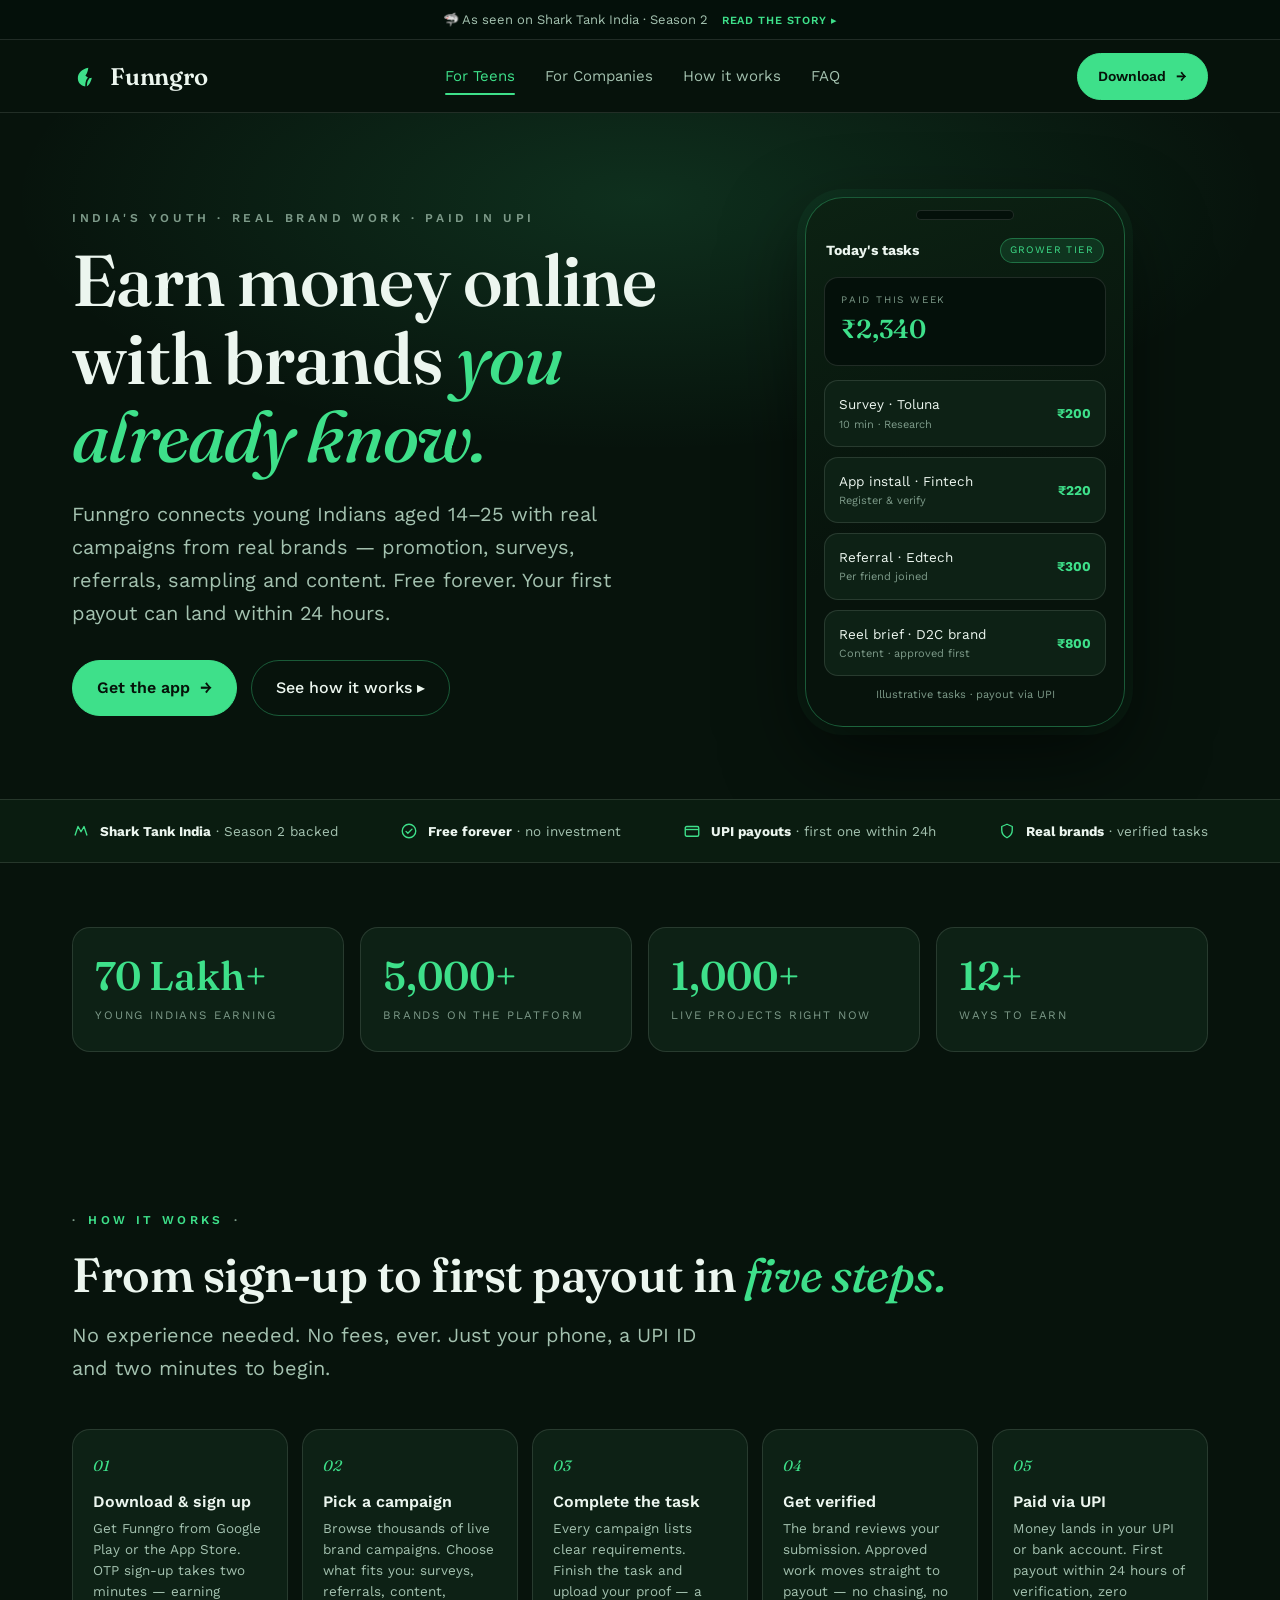
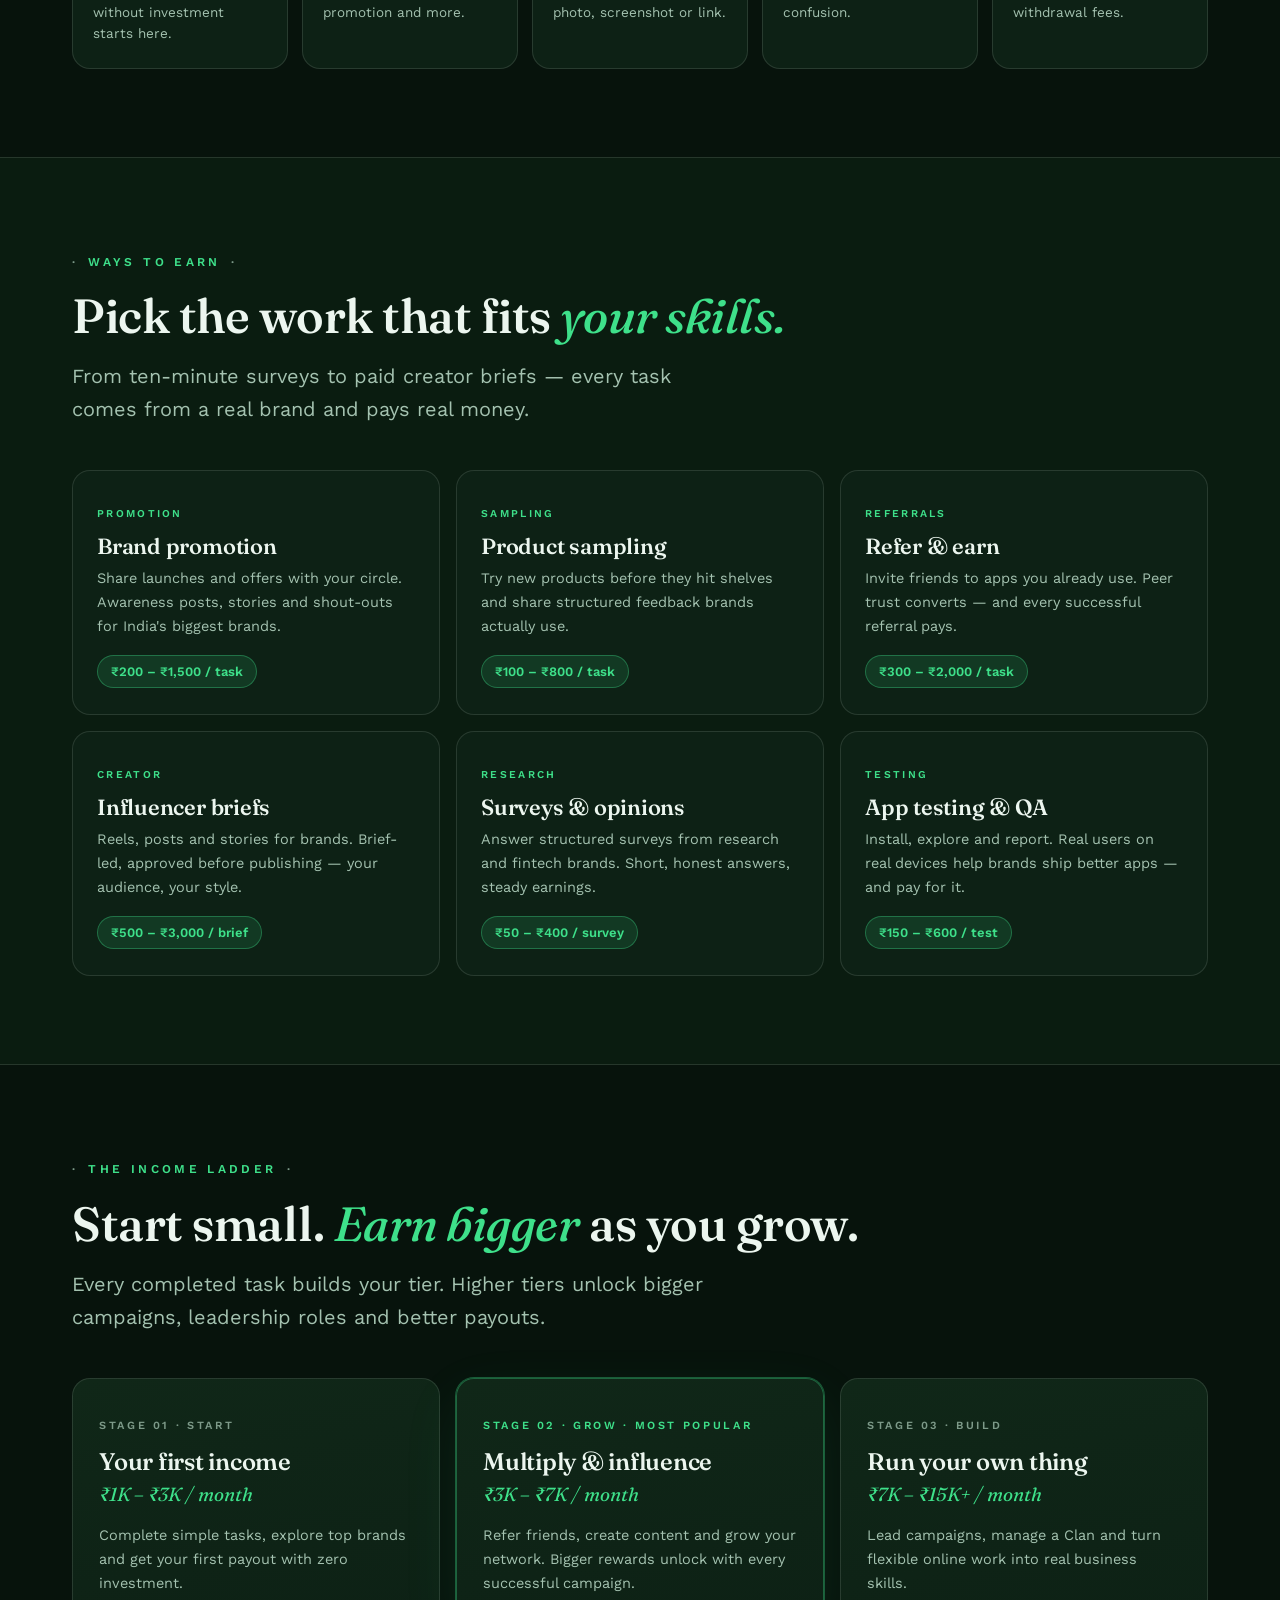
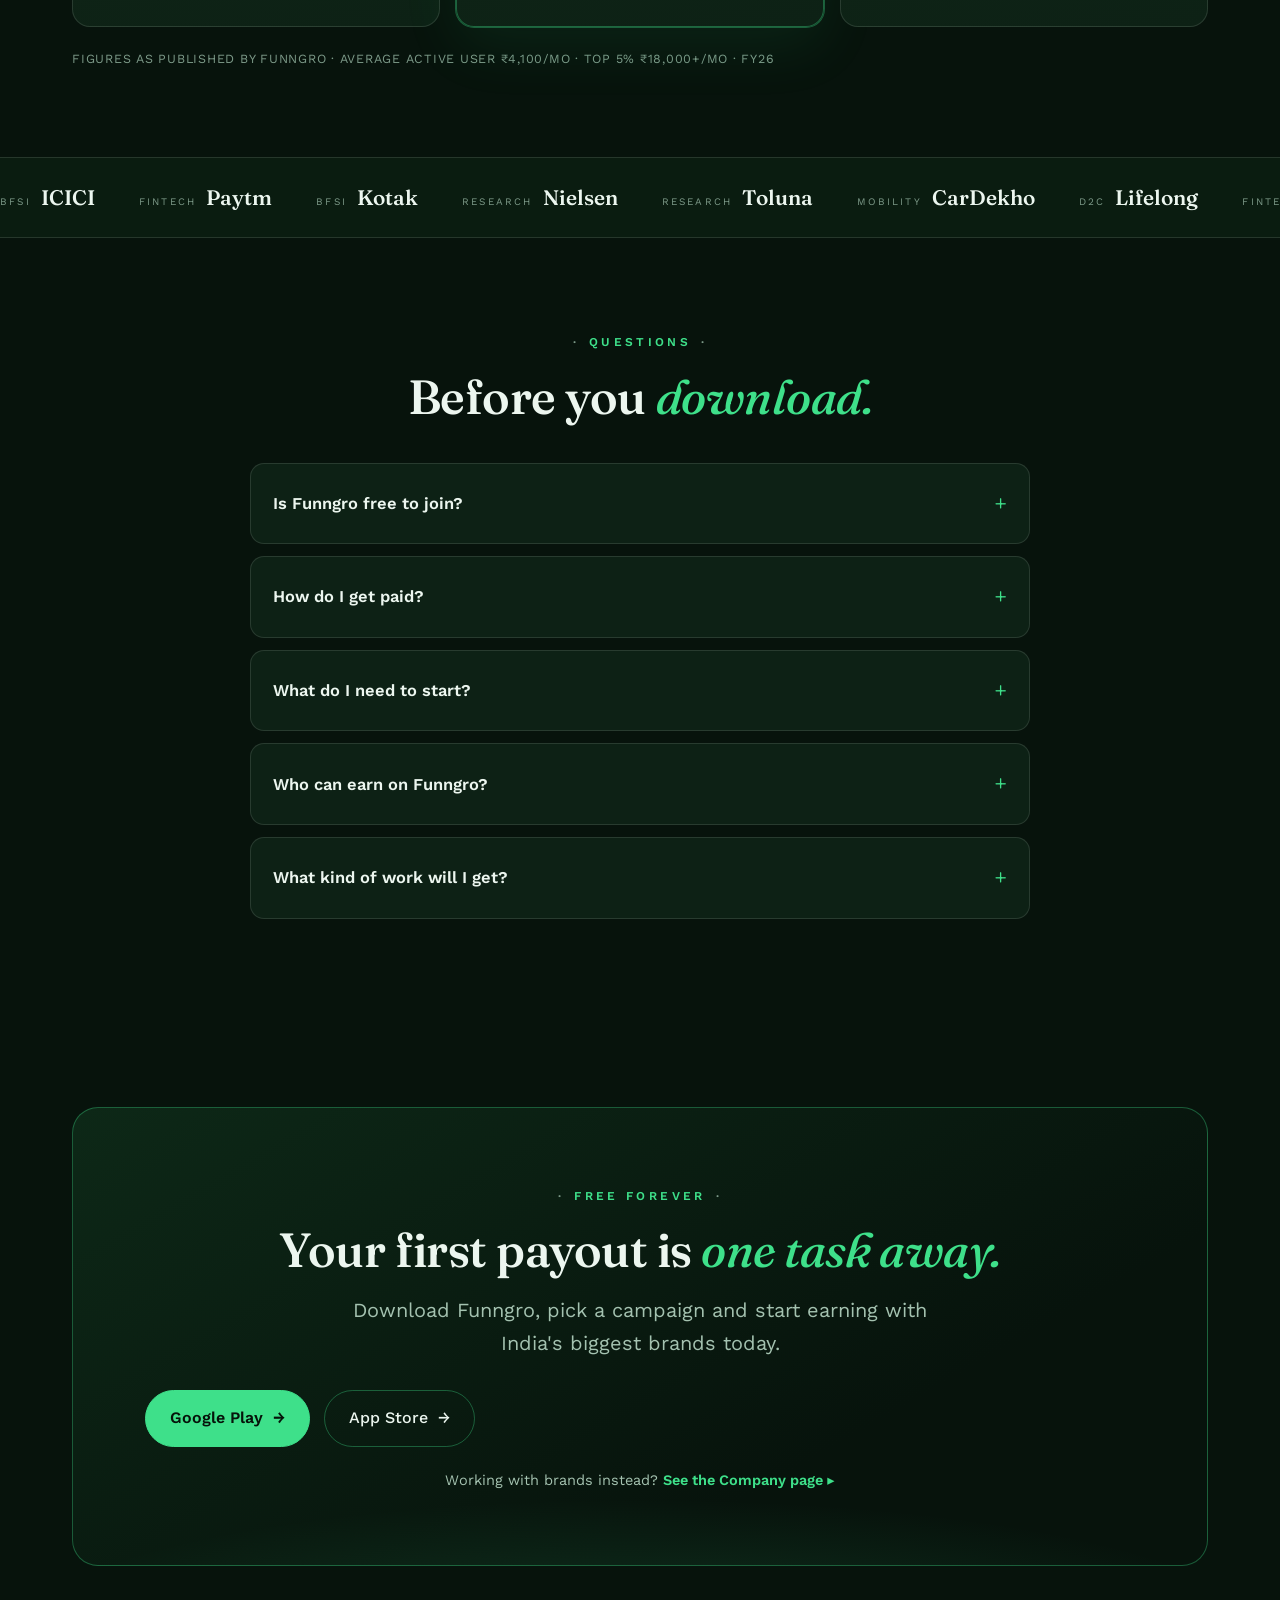
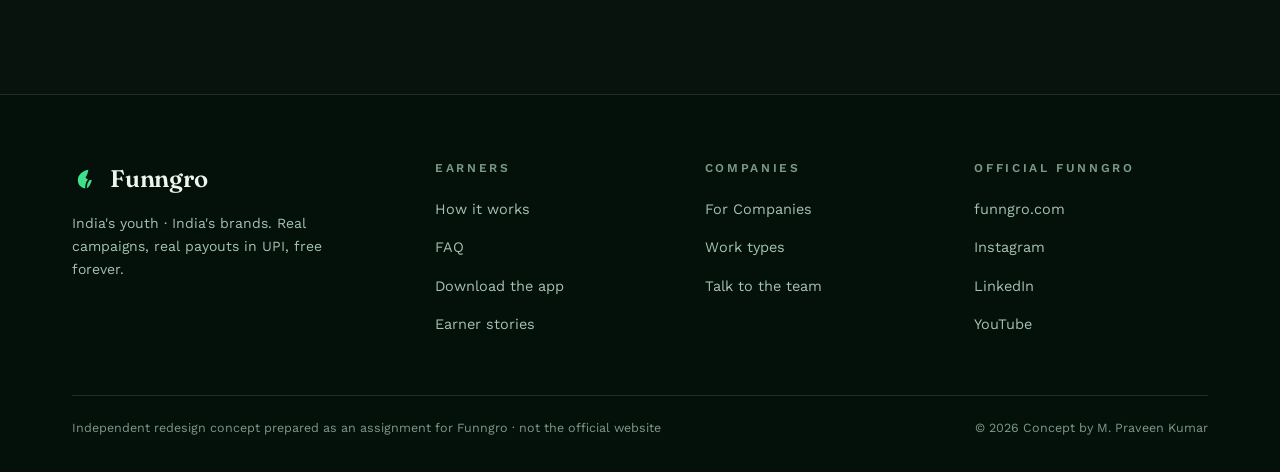
==== index.html @ 7dfe9c9e "Funngro two-page redesign: Teen + Company pages with SEO content" ====
<!DOCTYPE html>
<html lang="en-IN">
<head>
  <meta charset="UTF-8" />
  <meta name="viewport" content="width=device-width, initial-scale=1.0" />
  <title>Earn Money Online as a Teen in India | Funngro — Real Brand Work, UPI Payouts</title>
  <meta name="description" content="Funngro lets young Indians aged 14–25 earn money online with real brand campaigns — promotion, surveys, referrals, content and more. Free to join, paid via UPI. As seen on Shark Tank India." />
  <link rel="canonical" href="https://funngro-redesign.vercel.app/" />
  <meta name="robots" content="index, follow" />
  <meta property="og:type" content="website" />
  <meta property="og:title" content="Earn Money Online as a Teen in India | Funngro" />
  <meta property="og:description" content="Real brand campaigns for young India. Free to join, paid via UPI. As seen on Shark Tank India." />
  <meta property="og:url" content="https://funngro-redesign.vercel.app/" />
  <meta property="og:site_name" content="Funngro" />
  <meta name="twitter:card" content="summary_large_image" />
  <meta name="theme-color" content="#07130c" />
  <link rel="preconnect" href="https://fonts.googleapis.com" />
  <link rel="preconnect" href="https://fonts.gstatic.com" crossorigin />
  <link href="https://fonts.googleapis.com/css2?family=Fraunces:ital,opsz,wght@0,9..144,400..700;1,9..144,400..700&family=Work+Sans:wght@400;500;600;700&display=swap" rel="stylesheet" />
  <link rel="stylesheet" href="assets/styles.css" />
  <script type="application/ld+json">
  {
    "@context": "https://schema.org",
    "@type": "Organization",
    "name": "Funngro",
    "url": "https://www.funngro.com/",
    "sameAs": [
      "https://www.instagram.com/fun.n.gro",
      "https://www.linkedin.com/company/funngro/",
      "https://www.youtube.com/@funngro_India",
      "https://x.com/funngroofficial",
      "https://www.facebook.com/funngro/"
    ],
    "description": "Funngro connects young Indians aged 14-25 with real brand campaigns so they can earn money online, paid via UPI."
  }
  </script>
  <script type="application/ld+json">
  {
    "@context": "https://schema.org",
    "@type": "FAQPage",
    "mainEntity": [
      {"@type": "Question", "name": "Is Funngro free to join?", "acceptedAnswer": {"@type": "Answer", "text": "Yes. Funngro is free forever — there is no registration fee, no deposit and no investment. You sign up with an OTP and start picking brand campaigns."}},
      {"@type": "Question", "name": "How do I get paid on Funngro?", "acceptedAnswer": {"@type": "Answer", "text": "Earnings are paid straight to your UPI ID or bank account. Funngro states that a first payout typically arrives within 24 hours of your completed task being verified, with zero withdrawal fees."}},
      {"@type": "Question", "name": "What do I need to start earning?", "acceptedAnswer": {"@type": "Answer", "text": "A smartphone or laptop with internet, a UPI ID to receive payouts, and about two minutes to sign up. No prior experience is required."}},
      {"@type": "Question", "name": "Who can earn on Funngro?", "acceptedAnswer": {"@type": "Answer", "text": "Funngro is built for young Indians aged 14–25 — students, creators and first-time earners who want flexible, remote brand work they can do from home."}},
      {"@type": "Question", "name": "What kind of work is available?", "acceptedAnswer": {"@type": "Answer", "text": "Brand promotion, product sampling, referral programs, influencer briefs, content creation, surveys, app testing and more across 12+ work categories from thousands of brands."}}
    ]
  }
  </script>
</head>
<body>
  <a class="skip-link" href="#main">Skip to content</a>

  <div class="announce">
    🦈 As seen on Shark Tank India · Season 2
    <a href="https://www.funngro.com/blog/shark-tank-inside-story" target="_blank" rel="noopener">Read the story ▸</a>
  </div>

  <header class="site-header">
    <div class="wrap nav">
      <a class="brand" href="index.html" aria-label="Funngro home">
        <svg viewBox="0 0 24 24" fill="none" aria-hidden="true"><path d="M12 21c-4 0-7-3-7-7 0-4.5 3.5-8 9-9-.5 3-1 5-2.5 6.5C13 13.2 14.5 14 17 13.5 16 18 14 21 12 21Z" fill="#3ee08a"/><path d="M12 21c0-4 1-7 4-9" stroke="#07130c" stroke-width="1.4" stroke-linecap="round"/></svg>
        Funngro
      </a>
      <nav class="nav-links" aria-label="Primary">
        <a href="index.html" class="active" aria-current="page">For Teens</a>
        <a href="company.html">For Companies</a>
        <a href="index.html#how">How it works</a>
        <a href="index.html#faq">FAQ</a>
      </nav>
      <div class="nav-cta">
        <a class="btn" href="https://play.google.com/store/apps/details?id=com.wishbanc.funngro" target="_blank" rel="noopener">Download <span class="arr">→</span></a>
        <button class="menu-btn" aria-label="Open menu" aria-expanded="false"><span></span><span></span><span></span></button>
      </div>
    </div>
  </header>

  <main id="main">
    <!-- HERO -->
    <section class="hero">
      <div class="wrap hero-grid">
        <div>
          <p class="eyebrow">India's youth · Real brand work · Paid in UPI</p>
          <h1 class="display">Earn money online with brands <span class="accent-i">you already know.</span></h1>
          <p class="lede">Funngro connects young Indians aged 14–25 with real campaigns from real brands — promotion, surveys, referrals, sampling and content. Free forever. Your first payout can land within 24 hours.</p>
          <div class="cta-row">
            <a class="btn" href="https://play.google.com/store/apps/details?id=com.wishbanc.funngro" target="_blank" rel="noopener">Get the app <span class="arr">→</span></a>
            <a class="btn-ghost" href="#how">See how it works ▸</a>
          </div>
        </div>
        <div class="phone reveal" role="img" aria-label="Preview of the Funngro app showing today's brand tasks and weekly payout total">
          <div class="phone-head"><b>Today's tasks</b><span class="tier">Grower tier</span></div>
          <div class="phone-payout"><small>Paid this week</small><strong>₹2,340</strong></div>
          <div class="task"><div class="t-meta">Survey · Toluna<small>10 min · Research</small></div><span class="amt">₹200</span></div>
          <div class="task"><div class="t-meta">App install · Fintech<small>Register &amp; verify</small></div><span class="amt">₹220</span></div>
          <div class="task"><div class="t-meta">Referral · Edtech<small>Per friend joined</small></div><span class="amt">₹300</span></div>
          <div class="task"><div class="t-meta">Reel brief · D2C brand<small>Content · approved first</small></div><span class="amt">₹800</span></div>
          <p class="phone-foot">Illustrative tasks · payout via UPI</p>
        </div>
      </div>
    </section>

    <!-- TRUST -->
    <div class="trust">
      <div class="wrap">
        <div class="trust-item"><svg viewBox="0 0 24 24" fill="none" aria-hidden="true"><path d="M4 18 8 6l4 7 4-7 4 12" stroke="#3ee08a" stroke-width="1.8" stroke-linejoin="round"/></svg><span><b>Shark Tank India</b> · Season 2 backed</span></div>
        <div class="trust-item"><svg viewBox="0 0 24 24" fill="none" aria-hidden="true"><circle cx="12" cy="12" r="9" stroke="#3ee08a" stroke-width="1.8"/><path d="M8 12.5l2.5 2.5L16 9.5" stroke="#3ee08a" stroke-width="1.8" stroke-linecap="round"/></svg><span><b>Free forever</b> · no investment</span></div>
        <div class="trust-item"><svg viewBox="0 0 24 24" fill="none" aria-hidden="true"><rect x="3" y="6" width="18" height="13" rx="2" stroke="#3ee08a" stroke-width="1.8"/><path d="M3 10h18" stroke="#3ee08a" stroke-width="1.8"/></svg><span><b>UPI payouts</b> · first one within 24h</span></div>
        <div class="trust-item"><svg viewBox="0 0 24 24" fill="none" aria-hidden="true"><path d="M12 3l7 3v5c0 5-3 8-7 10-4-2-7-5-7-10V6l7-3Z" stroke="#3ee08a" stroke-width="1.8" stroke-linejoin="round"/></svg><span><b>Real brands</b> · verified tasks</span></div>
      </div>
    </div>

    <!-- STATS -->
    <section class="section-tight">
      <div class="wrap">
        <div class="stats">
          <div class="stat reveal"><b>70 Lakh+</b><small>Young Indians earning</small></div>
          <div class="stat reveal"><b>5,000+</b><small>Brands on the platform</small></div>
          <div class="stat reveal"><b>1,000+</b><small>Live projects right now</small></div>
          <div class="stat reveal"><b>12+</b><small>Ways to earn</small></div>
        </div>
      </div>
    </section>

    <!-- HOW IT WORKS -->
    <section class="section" id="how">
      <div class="wrap">
        <p class="kicker">How it works</p>
        <h2 class="h2">From sign-up to first payout in <span class="accent-i">five steps.</span></h2>
        <p class="lede">No experience needed. No fees, ever. Just your phone, a UPI ID and two minutes to begin.</p>
        <div class="steps">
          <div class="step reveal"><h3>Download &amp; sign up</h3><p>Get Funngro from Google Play or the App Store. OTP sign-up takes two minutes — earning without investment starts here.</p></div>
          <div class="step reveal"><h3>Pick a campaign</h3><p>Browse thousands of live brand campaigns. Choose what fits you: surveys, referrals, content, promotion and more.</p></div>
          <div class="step reveal"><h3>Complete the task</h3><p>Every campaign lists clear requirements. Finish the task and upload your proof — a photo, screenshot or link.</p></div>
          <div class="step reveal"><h3>Get verified</h3><p>The brand reviews your submission. Approved work moves straight to payout — no chasing, no confusion.</p></div>
          <div class="step reveal"><h3>Paid via UPI</h3><p>Money lands in your UPI or bank account. First payout within 24 hours of verification, zero withdrawal fees.</p></div>
        </div>
      </div>
    </section>

    <!-- WAYS TO EARN -->
    <section class="section" style="background:var(--bg-2);border-top:1px solid var(--line);border-bottom:1px solid var(--line)">
      <div class="wrap">
        <p class="kicker">Ways to earn</p>
        <h2 class="h2">Pick the work that fits <span class="accent-i">your skills.</span></h2>
        <p class="lede">From ten-minute surveys to paid creator briefs — every task comes from a real brand and pays real money.</p>
        <div class="earn-grid">
          <div class="earn-card reveal"><span class="tag">Promotion</span><h3>Brand promotion</h3><p>Share launches and offers with your circle. Awareness posts, stories and shout-outs for India's biggest brands.</p><span class="range">₹200 – ₹1,500 / task</span></div>
          <div class="earn-card reveal"><span class="tag">Sampling</span><h3>Product sampling</h3><p>Try new products before they hit shelves and share structured feedback brands actually use.</p><span class="range">₹100 – ₹800 / task</span></div>
          <div class="earn-card reveal"><span class="tag">Referrals</span><h3>Refer &amp; earn</h3><p>Invite friends to apps you already use. Peer trust converts — and every successful referral pays.</p><span class="range">₹300 – ₹2,000 / task</span></div>
          <div class="earn-card reveal"><span class="tag">Creator</span><h3>Influencer briefs</h3><p>Reels, posts and stories for brands. Brief-led, approved before publishing — your audience, your style.</p><span class="range">₹500 – ₹3,000 / brief</span></div>
          <div class="earn-card reveal"><span class="tag">Research</span><h3>Surveys &amp; opinions</h3><p>Answer structured surveys from research and fintech brands. Short, honest answers, steady earnings.</p><span class="range">₹50 – ₹400 / survey</span></div>
          <div class="earn-card reveal"><span class="tag">Testing</span><h3>App testing &amp; QA</h3><p>Install, explore and report. Real users on real devices help brands ship better apps — and pay for it.</p><span class="range">₹150 – ₹600 / test</span></div>
        </div>
      </div>
    </section>

    <!-- LADDER -->
    <section class="section">
      <div class="wrap">
        <p class="kicker">The income ladder</p>
        <h2 class="h2">Start small. <span class="accent-i">Earn bigger</span> as you grow.</h2>
        <p class="lede">Every completed task builds your tier. Higher tiers unlock bigger campaigns, leadership roles and better payouts.</p>
        <div class="ladder">
          <div class="rung reveal"><span class="stage">Stage 01 · Start</span><h3>Your first income</h3><span class="pay">₹1K – ₹3K / month</span><p>Complete simple tasks, explore top brands and get your first payout with zero investment.</p></div>
          <div class="rung hot reveal"><span class="stage">Stage 02 · Grow · Most popular</span><h3>Multiply &amp; influence</h3><span class="pay">₹3K – ₹7K / month</span><p>Refer friends, create content and grow your network. Bigger rewards unlock with every successful campaign.</p></div>
          <div class="rung reveal"><span class="stage">Stage 03 · Build</span><h3>Run your own thing</h3><span class="pay">₹7K – ₹15K+ / month</span><p>Lead campaigns, manage a Clan and turn flexible online work into real business skills.</p></div>
        </div>
        <p class="ladder-note">Figures as published by Funngro · average active user ₹4,100/mo · top 5% ₹18,000+/mo · FY26</p>
      </div>
    </section>

    <!-- BRAND WALL -->
    <div class="marquee" aria-label="Brands whose campaigns appear on Funngro">
      <div class="marquee-track">
        <span class="marquee-item"><small>BFSI</small><b>ICICI</b></span><span class="marquee-item"><small>Fintech</small><b>Paytm</b></span><span class="marquee-item"><small>BFSI</small><b>Kotak</b></span><span class="marquee-item"><small>Research</small><b>Nielsen</b></span><span class="marquee-item"><small>Research</small><b>Toluna</b></span><span class="marquee-item"><small>Mobility</small><b>CarDekho</b></span><span class="marquee-item"><small>D2C</small><b>Lifelong</b></span><span class="marquee-item"><small>Fintech</small><b>LXME</b></span><span class="marquee-item"><small>Fintech</small><b>mPokket</b></span><span class="marquee-item"><small>D2C</small><b>Novio</b></span>
        <span class="marquee-item" aria-hidden="true"><small>BFSI</small><b>ICICI</b></span><span class="marquee-item" aria-hidden="true"><small>Fintech</small><b>Paytm</b></span><span class="marquee-item" aria-hidden="true"><small>BFSI</small><b>Kotak</b></span><span class="marquee-item" aria-hidden="true"><small>Research</small><b>Nielsen</b></span><span class="marquee-item" aria-hidden="true"><small>Research</small><b>Toluna</b></span><span class="marquee-item" aria-hidden="true"><small>Mobility</small><b>CarDekho</b></span><span class="marquee-item" aria-hidden="true"><small>D2C</small><b>Lifelong</b></span><span class="marquee-item" aria-hidden="true"><small>Fintech</small><b>LXME</b></span><span class="marquee-item" aria-hidden="true"><small>Fintech</small><b>mPokket</b></span><span class="marquee-item" aria-hidden="true"><small>D2C</small><b>Novio</b></span>
      </div>
    </div>

    <!-- FAQ -->
    <section class="section" id="faq">
      <div class="wrap center">
        <p class="kicker">Questions</p>
        <h2 class="h2">Before you <span class="accent-i">download.</span></h2>
        <div class="faq" style="text-align:left">
          <details class="reveal"><summary>Is Funngro free to join?</summary><p>Yes — free forever. There is no registration fee, no deposit and no investment. You sign up with an OTP and start picking brand campaigns.</p></details>
          <details class="reveal"><summary>How do I get paid?</summary><p>Earnings go straight to your UPI ID or bank account. Funngro states a first payout typically arrives within 24 hours of your task being verified, with zero withdrawal fees.</p></details>
          <details class="reveal"><summary>What do I need to start?</summary><p>A smartphone or laptop with internet, a UPI ID, and two minutes to sign up. No experience or resume required.</p></details>
          <details class="reveal"><summary>Who can earn on Funngro?</summary><p>The platform is built for young Indians aged 14–25 — students, creators and first-time earners who want flexible remote work from home.</p></details>
          <details class="reveal"><summary>What kind of work will I get?</summary><p>Brand promotion, product sampling, referrals, influencer briefs, content creation, surveys, app testing and more, across 12+ categories from thousands of brands.</p></details>
        </div>
      </div>
    </section>

    <!-- CTA -->
    <section class="section">
      <div class="wrap">
        <div class="cta-band reveal">
          <p class="kicker">Free forever</p>
          <h2 class="h2">Your first payout is <span class="accent-i">one task away.</span></h2>
          <p class="lede">Download Funngro, pick a campaign and start earning with India's biggest brands today.</p>
          <div class="cta-row">
            <a class="btn" href="https://play.google.com/store/apps/details?id=com.wishbanc.funngro" target="_blank" rel="noopener">Google Play <span class="arr">→</span></a>
            <a class="btn-ghost" href="https://apps.apple.com/in/app/funngro/id1579361075" target="_blank" rel="noopener">App Store <span class="arr">→</span></a>
          </div>
          <p class="contact-line">Working with brands instead? <a href="company.html">See the Company page ▸</a></p>
        </div>
      </div>
    </section>
  </main>

  <footer class="site-footer">
    <div class="wrap">
      <div class="foot-grid">
        <div class="foot-brand">
          <a class="brand" href="index.html">
            <svg viewBox="0 0 24 24" fill="none" aria-hidden="true"><path d="M12 21c-4 0-7-3-7-7 0-4.5 3.5-8 9-9-.5 3-1 5-2.5 6.5C13 13.2 14.5 14 17 13.5 16 18 14 21 12 21Z" fill="#3ee08a"/><path d="M12 21c0-4 1-7 4-9" stroke="#04100a" stroke-width="1.4" stroke-linecap="round"/></svg>
            Funngro
          </a>
          <p>India's youth · India's brands. Real campaigns, real payouts in UPI, free forever.</p>
        </div>
        <div>
          <h4>Earners</h4>
          <ul>
            <li><a href="#how">How it works</a></li>
            <li><a href="#faq">FAQ</a></li>
            <li><a href="https://play.google.com/store/apps/details?id=com.wishbanc.funngro" target="_blank" rel="noopener">Download the app</a></li>
            <li><a href="https://www.funngro.com/stories" target="_blank" rel="noopener">Earner stories</a></li>
          </ul>
        </div>
        <div>
          <h4>Companies</h4>
          <ul>
            <li><a href="company.html">For Companies</a></li>
            <li><a href="company.html#work-types">Work types</a></li>
            <li><a href="company.html#contact">Talk to the team</a></li>
          </ul>
        </div>
        <div>
          <h4>Official Funngro</h4>
          <ul>
            <li><a href="https://www.funngro.com/" target="_blank" rel="noopener">funngro.com</a></li>
            <li><a href="https://www.instagram.com/fun.n.gro" target="_blank" rel="noopener">Instagram</a></li>
            <li><a href="https://www.linkedin.com/company/funngro/" target="_blank" rel="noopener">LinkedIn</a></li>
            <li><a href="https://www.youtube.com/@funngro_India" target="_blank" rel="noopener">YouTube</a></li>
          </ul>
        </div>
      </div>
      <div class="foot-bottom">
        <span>Independent redesign concept prepared as an assignment for Funngro · not the official website</span>
        <span>© <span data-year>2026</span> Concept by M. Praveen Kumar</span>
      </div>
    </div>
  </footer>

  <script src="assets/main.js" defer></script>
</body>
</html>
---- assets/styles.css ----
/* Funngro redesign concept — shared styles */
:root{
  --bg:#07130c;
  --bg-2:#0a1c10;
  --panel:#0d2115;
  --panel-2:#102718;
  --ink:#ecf6ef;
  --muted:#a4c2b0;
  --faint:#7d9a89;
  --accent:#3ee08a;
  --accent-soft:rgba(62,224,138,.12);
  --accent-line:rgba(62,224,138,.35);
  --line:rgba(236,246,239,.12);
  --serif:"Fraunces",Georgia,"Times New Roman",serif;
  --sans:"Work Sans",system-ui,-apple-system,Segoe UI,Roboto,sans-serif;
  --max:1180px;
  --radius:18px;
}
*{box-sizing:border-box;margin:0;padding:0}
html{scroll-behavior:smooth;-webkit-text-size-adjust:100%}
body{
  background:var(--bg);
  color:var(--ink);
  font-family:var(--sans);
  font-size:17px;
  line-height:1.65;
  -webkit-font-smoothing:antialiased;
}
img,svg{display:block;max-width:100%}
a{color:inherit;text-decoration:none}
ul{list-style:none}
::selection{background:var(--accent);color:#06130a}

/* ---------- utility ---------- */
.wrap{max-width:var(--max);margin:0 auto;padding:0 22px}
.section{padding:88px 0}
.section-tight{padding:64px 0}
.kicker{
  display:inline-flex;align-items:center;gap:10px;
  font-size:12px;font-weight:600;letter-spacing:.28em;text-transform:uppercase;
  color:var(--accent);margin-bottom:18px;
}
.kicker::before,.kicker::after{content:"·";color:var(--faint)}
h1,h2,h3{font-family:var(--serif);font-weight:560;line-height:1.08;letter-spacing:-.01em}
.display{font-size:clamp(40px,6.2vw,72px)}
.h2{font-size:clamp(30px,4.4vw,48px);margin-bottom:18px}
.accent-i{font-style:italic;color:var(--accent);font-weight:480}
.lede{font-size:clamp(17px,2vw,20px);color:var(--muted);max-width:640px}
.center{text-align:center}
.center .lede{margin:0 auto}
.skip-link{position:absolute;left:-999px;top:0;background:var(--accent);color:#06130a;padding:10px 16px;z-index:200;font-weight:600}
.skip-link:focus{left:12px;top:12px}

/* ---------- buttons ---------- */
.btn{
  display:inline-flex;align-items:center;gap:10px;
  background:var(--accent);color:#06130a;
  font-weight:600;font-size:16px;
  padding:14px 24px;border-radius:999px;border:1px solid var(--accent);
  cursor:pointer;transition:transform .18s ease,box-shadow .18s ease,background .18s ease;
}
.btn:hover{transform:translateY(-2px);box-shadow:0 10px 30px rgba(62,224,138,.28)}
.btn:focus-visible,.btn-ghost:focus-visible,a:focus-visible,button:focus-visible{outline:2px solid var(--accent);outline-offset:3px}
.btn .arr{transition:transform .18s ease}
.btn:hover .arr{transform:translateX(4px)}
.btn-ghost{
  display:inline-flex;align-items:center;gap:10px;
  background:transparent;color:var(--ink);
  font-weight:500;font-size:16px;
  padding:14px 24px;border-radius:999px;border:1px solid var(--accent-line);
  cursor:pointer;transition:border-color .18s ease,background .18s ease,transform .18s ease;
}
.btn-ghost:hover{border-color:var(--accent);background:var(--accent-soft);transform:translateY(-2px)}
.cta-row{display:flex;flex-wrap:wrap;gap:14px;margin-top:30px}
.center .cta-row{justify-content:center}

/* ---------- announcement bar ---------- */
.announce{
  background:#04100a;border-bottom:1px solid var(--line);
  font-size:13px;color:var(--muted);text-align:center;padding:9px 16px;
}
.announce a{color:var(--accent);font-weight:600;letter-spacing:.08em;text-transform:uppercase;font-size:11px;margin-left:10px}
.announce a:hover{text-decoration:underline}

/* ---------- header / nav ---------- */
.site-header{
  position:sticky;top:0;z-index:100;
  background:rgba(7,19,12,.82);
  backdrop-filter:blur(14px);-webkit-backdrop-filter:blur(14px);
  border-bottom:1px solid var(--line);
}
.nav{display:flex;align-items:center;justify-content:space-between;height:72px}
.brand{display:flex;align-items:center;gap:10px;font-family:var(--serif);font-size:24px;font-weight:600;letter-spacing:-.01em}
.brand svg{width:28px;height:28px}
.nav-links{display:flex;align-items:center;gap:30px}
.nav-links a{font-size:15px;color:var(--muted);transition:color .15s ease;position:relative}
.nav-links a:hover{color:var(--ink)}
.nav-links a.active{color:var(--accent)}
.nav-links a.active::after{content:"";position:absolute;left:0;right:0;bottom:-6px;height:2px;background:var(--accent);border-radius:2px}
.nav-cta{display:flex;align-items:center;gap:12px}
.nav-cta .btn{padding:11px 20px;font-size:14px}
.menu-btn{
  display:none;background:none;border:1px solid var(--line);border-radius:10px;
  width:44px;height:44px;cursor:pointer;align-items:center;justify-content:center;flex-direction:column;gap:5px;
}
.menu-btn span{display:block;width:20px;height:2px;background:var(--ink);border-radius:2px;transition:transform .2s ease,opacity .2s ease}
@media (max-width:860px){
  .nav-links{
    position:absolute;top:72px;left:0;right:0;
    flex-direction:column;align-items:flex-start;gap:0;
    background:var(--bg-2);border-bottom:1px solid var(--line);
    padding:8px 22px 18px;display:none;
  }
  .nav-links a{padding:13px 0;width:100%;border-bottom:1px solid var(--line);font-size:16px}
  .nav-links a:last-child{border-bottom:none}
  .nav-links a.active::after{display:none}
  .site-header.nav-open .nav-links{display:flex}
  .site-header.nav-open .menu-btn span:nth-child(1){transform:translateY(7px) rotate(45deg)}
  .site-header.nav-open .menu-btn span:nth-child(2){opacity:0}
  .site-header.nav-open .menu-btn span:nth-child(3){transform:translateY(-7px) rotate(-45deg)}
  .menu-btn{display:flex}
  .nav-cta .btn{display:none}
}

/* ---------- hero ---------- */
.hero{padding:84px 0 72px;position:relative;overflow:hidden}
.hero::before{
  content:"";position:absolute;inset:-40% -20% auto -20%;height:720px;
  background:radial-gradient(closest-side,rgba(62,224,138,.14),transparent 70%);
  pointer-events:none;
}
.hero-grid{display:grid;grid-template-columns:1.1fr .9fr;gap:56px;align-items:center;position:relative}
.hero h1{margin:14px 0 22px}
.hero .eyebrow{font-size:12px;letter-spacing:.3em;text-transform:uppercase;color:var(--faint);font-weight:600}
@media (max-width:900px){
  .hero-grid{grid-template-columns:1fr;gap:44px}
  .hero{padding:56px 0 56px}
}

/* CSS phone mockup */
.phone{
  width:min(320px,84vw);margin:0 auto;border-radius:38px;
  border:1px solid var(--accent-line);
  background:linear-gradient(160deg,#0c2213,#07130c 60%);
  box-shadow:0 30px 80px rgba(0,0,0,.55),0 0 0 8px rgba(62,224,138,.05);
  padding:22px 18px;position:relative;
}
.phone::before{content:"";position:absolute;top:12px;left:50%;transform:translateX(-50%);width:96px;height:8px;border-radius:8px;background:#04100a;border:1px solid var(--line)}
.phone-head{display:flex;justify-content:space-between;align-items:center;margin:18px 2px 14px;font-size:12px;color:var(--faint)}
.phone-head b{color:var(--ink);font-size:14px;font-family:var(--sans)}
.tier{font-size:10px;letter-spacing:.14em;text-transform:uppercase;background:var(--accent-soft);border:1px solid var(--accent-line);color:var(--accent);padding:3px 9px;border-radius:999px}
.phone-payout{background:#04100a;border:1px solid var(--line);border-radius:14px;padding:14px 16px;margin-bottom:14px}
.phone-payout small{display:block;font-size:10px;letter-spacing:.18em;text-transform:uppercase;color:var(--faint)}
.phone-payout strong{font-family:var(--serif);font-size:26px;color:var(--accent);font-weight:560}
.task{
  display:flex;justify-content:space-between;align-items:center;gap:10px;
  background:var(--panel);border:1px solid var(--line);border-radius:14px;
  padding:12px 14px;margin-bottom:10px;font-size:13.5px;
}
.task .t-meta small{display:block;color:var(--faint);font-size:11px}
.task .amt{color:var(--accent);font-weight:700;white-space:nowrap}
.phone-foot{text-align:center;font-size:11px;color:var(--faint);margin-top:6px}

/* trust strip */
.trust{border-top:1px solid var(--line);border-bottom:1px solid var(--line);background:var(--bg-2)}
.trust .wrap{display:flex;flex-wrap:wrap;justify-content:space-between;gap:18px;padding-top:20px;padding-bottom:20px}
.trust-item{display:flex;align-items:center;gap:10px;font-size:13.5px;color:var(--muted)}
.trust-item b{color:var(--ink)}
.trust-item svg{width:18px;height:18px;flex:none}

/* stats band */
.stats{display:grid;grid-template-columns:repeat(4,1fr);gap:16px}
.stat{background:var(--panel);border:1px solid var(--line);border-radius:var(--radius);padding:26px 22px}
.stat b{display:block;font-family:var(--serif);font-size:clamp(28px,3.4vw,40px);font-weight:560;color:var(--accent);line-height:1.1}
.stat small{display:block;margin-top:8px;font-size:11.5px;letter-spacing:.16em;text-transform:uppercase;color:var(--faint)}
@media (max-width:860px){.stats{grid-template-columns:repeat(2,1fr)}}

/* steps */
.steps{counter-reset:step;display:grid;grid-template-columns:repeat(5,1fr);gap:14px;margin-top:44px}
.step{
  background:var(--panel);border:1px solid var(--line);border-radius:var(--radius);
  padding:24px 20px;position:relative;transition:border-color .2s ease,transform .2s ease;
}
.step:hover{border-color:var(--accent-line);transform:translateY(-4px)}
.step::before{
  counter-increment:step;content:"0" counter(step);
  font-family:var(--serif);font-size:15px;color:var(--accent);display:block;margin-bottom:14px;font-style:italic;
}
.step h3{font-family:var(--sans);font-size:16px;font-weight:600;margin-bottom:8px;letter-spacing:0}
.step p{font-size:13.5px;color:var(--muted);line-height:1.55}
@media (max-width:1000px){.steps{grid-template-columns:repeat(2,1fr)}}
@media (max-width:560px){.steps{grid-template-columns:1fr}}

/* earn cards */
.earn-grid{display:grid;grid-template-columns:repeat(3,1fr);gap:16px;margin-top:44px}
.earn-card{
  background:var(--panel);border:1px solid var(--line);border-radius:var(--radius);padding:26px 24px;
  transition:border-color .2s ease,transform .2s ease;
}
.earn-card:hover{border-color:var(--accent-line);transform:translateY(-4px)}
.earn-card .tag{font-size:10.5px;letter-spacing:.22em;text-transform:uppercase;color:var(--accent);font-weight:600}
.earn-card h3{font-size:22px;margin:10px 0 8px}
.earn-card p{font-size:14.5px;color:var(--muted)}
.earn-card .range{
  display:inline-block;margin-top:16px;font-size:13px;font-weight:600;color:var(--accent);
  background:var(--accent-soft);border:1px solid var(--accent-line);border-radius:999px;padding:5px 13px;
}
@media (max-width:900px){.earn-grid{grid-template-columns:repeat(2,1fr)}}
@media (max-width:560px){.earn-grid{grid-template-columns:1fr}}

/* ladder */
.ladder{display:grid;grid-template-columns:repeat(3,1fr);gap:16px;margin-top:44px;align-items:stretch}
.rung{
  background:linear-gradient(170deg,var(--panel-2),var(--panel));border:1px solid var(--line);
  border-radius:var(--radius);padding:30px 26px;position:relative;
}
.rung.hot{border-color:var(--accent-line);box-shadow:0 0 0 1px var(--accent-line),0 20px 60px rgba(62,224,138,.08)}
.rung .stage{font-size:11px;letter-spacing:.24em;text-transform:uppercase;color:var(--faint);font-weight:600}
.rung.hot .stage{color:var(--accent)}
.rung h3{font-size:24px;margin:12px 0 4px}
.rung .pay{font-family:var(--serif);font-style:italic;color:var(--accent);font-size:19px;margin-bottom:14px;display:block}
.rung p{font-size:14.5px;color:var(--muted)}
.ladder-note{margin-top:22px;font-size:12.5px;color:var(--faint);letter-spacing:.06em;text-transform:uppercase}
@media (max-width:860px){.ladder{grid-template-columns:1fr}}

/* marquee */
.marquee{overflow:hidden;border-top:1px solid var(--line);border-bottom:1px solid var(--line);background:var(--bg-2);padding:22px 0;position:relative}
.marquee-track{display:flex;gap:44px;width:max-content;animation:scroll 34s linear infinite}
.marquee:hover .marquee-track{animation-play-state:paused}
.marquee-item{display:flex;align-items:baseline;gap:10px;white-space:nowrap}
.marquee-item small{font-size:10px;letter-spacing:.22em;text-transform:uppercase;color:var(--faint)}
.marquee-item b{font-family:var(--serif);font-size:21px;font-weight:560}
@keyframes scroll{from{transform:translateX(0)}to{transform:translateX(-50%)}}
@media (prefers-reduced-motion:reduce){.marquee-track{animation:none}}

/* FAQ */
.faq{max-width:780px;margin:40px auto 0}
.faq details{border:1px solid var(--line);border-radius:14px;background:var(--panel);margin-bottom:12px;overflow:hidden}
.faq summary{
  cursor:pointer;list-style:none;padding:20px 22px;font-weight:600;font-size:16.5px;
  display:flex;justify-content:space-between;align-items:center;gap:16px;
}
.faq summary::-webkit-details-marker{display:none}
.faq summary::after{content:"+";font-family:var(--serif);font-size:24px;color:var(--accent);flex:none;transition:transform .2s ease}
.faq details[open] summary::after{transform:rotate(45deg)}
.faq details p{padding:0 22px 20px;color:var(--muted);font-size:15px}

/* split feature */
.split{display:grid;grid-template-columns:1fr 1fr;gap:56px;align-items:center}
@media (max-width:860px){.split{grid-template-columns:1fr;gap:36px}}
.checklist li{display:flex;gap:12px;padding:11px 0;border-bottom:1px solid var(--line);font-size:15.5px;color:var(--muted)}
.checklist li:last-child{border-bottom:none}
.checklist svg{width:20px;height:20px;flex:none;margin-top:3px}

/* work-type grid (company) */
.wt-grid{display:grid;grid-template-columns:repeat(3,1fr);gap:14px;margin-top:44px;counter-reset:wt}
.wt{
  background:var(--panel);border:1px solid var(--line);border-radius:var(--radius);padding:24px 22px;
  transition:border-color .2s ease,transform .2s ease;
}
.wt:hover{border-color:var(--accent-line);transform:translateY(-4px)}
.wt::before{
  counter-increment:wt;content:counter(wt,decimal-leading-zero);
  display:block;font-family:var(--serif);font-style:italic;color:var(--accent);font-size:14px;margin-bottom:12px;
}
.wt h3{font-family:var(--sans);font-size:16.5px;font-weight:600;margin-bottom:7px;letter-spacing:0}
.wt p{font-size:13.5px;color:var(--muted);line-height:1.55}
@media (max-width:900px){.wt-grid{grid-template-columns:repeat(2,1fr)}}
@media (max-width:560px){.wt-grid{grid-template-columns:1fr}}

/* outcomes */
.outcomes{display:grid;grid-template-columns:repeat(4,1fr);gap:16px;margin-top:44px}
.outcome{background:var(--panel);border:1px solid var(--line);border-radius:var(--radius);padding:28px 24px;text-align:center}
.outcome b{display:block;font-family:var(--serif);font-size:clamp(30px,4vw,44px);color:var(--accent);font-weight:560;line-height:1.05}
.outcome small{display:block;margin-top:10px;font-size:11px;letter-spacing:.14em;text-transform:uppercase;color:var(--faint);line-height:1.6}
.outcomes-note{margin-top:20px;font-size:12.5px;color:var(--faint);max-width:640px}
@media (max-width:860px){.outcomes{grid-template-columns:repeat(2,1fr)}}

/* verticals chips */
.chips{display:flex;flex-wrap:wrap;gap:10px;margin-top:30px}
.chip{border:1px solid var(--line);border-radius:999px;padding:9px 18px;font-size:14px;color:var(--muted);background:var(--panel);transition:border-color .15s ease,color .15s ease}
.chip:hover{border-color:var(--accent-line);color:var(--ink)}

/* CTA band */
.cta-band{
  background:linear-gradient(150deg,#0d2817,#07130c 70%);
  border:1px solid var(--accent-line);border-radius:26px;
  padding:clamp(40px,6vw,72px);text-align:center;position:relative;overflow:hidden;
}
.cta-band::before{content:"";position:absolute;inset:auto -30% -60% -30%;height:400px;background:radial-gradient(closest-side,rgba(62,224,138,.16),transparent 70%);pointer-events:none}
.cta-band .lede{margin:0 auto;position:relative}
.cta-band h2{position:relative}
.cta-band .cta-row{position:relative}
.contact-line{margin-top:22px;font-size:14.5px;color:var(--muted);position:relative}
.contact-line a{color:var(--accent);font-weight:600}
.contact-line a:hover{text-decoration:underline}

/* footer */
.site-footer{border-top:1px solid var(--line);background:#04100a;padding:64px 0 34px;margin-top:40px}
.foot-grid{display:grid;grid-template-columns:1.4fr 1fr 1fr 1fr;gap:36px}
.foot-grid h4{font-size:12px;letter-spacing:.22em;text-transform:uppercase;color:var(--faint);margin-bottom:16px;font-family:var(--sans);font-weight:600}
.foot-grid ul li{margin-bottom:10px}
.foot-grid ul a{font-size:14.5px;color:var(--muted)}
.foot-grid ul a:hover{color:var(--accent)}
.foot-brand p{font-size:14px;color:var(--muted);max-width:300px;margin-top:14px}
.foot-bottom{
  margin-top:48px;padding-top:22px;border-top:1px solid var(--line);
  display:flex;flex-wrap:wrap;justify-content:space-between;gap:12px;
  font-size:12.5px;color:var(--faint);
}
.foot-bottom a{color:var(--muted)}
.foot-bottom a:hover{color:var(--accent)}
@media (max-width:860px){.foot-grid{grid-template-columns:1fr 1fr}}
@media (max-width:520px){.foot-grid{grid-template-columns:1fr}}

/* reveal animation */
.reveal{opacity:0;transform:translateY(22px);transition:opacity .6s ease,transform .6s ease}
.reveal.in{opacity:1;transform:none}
@media (prefers-reduced-motion:reduce){.reveal{opacity:1;transform:none;transition:none}}
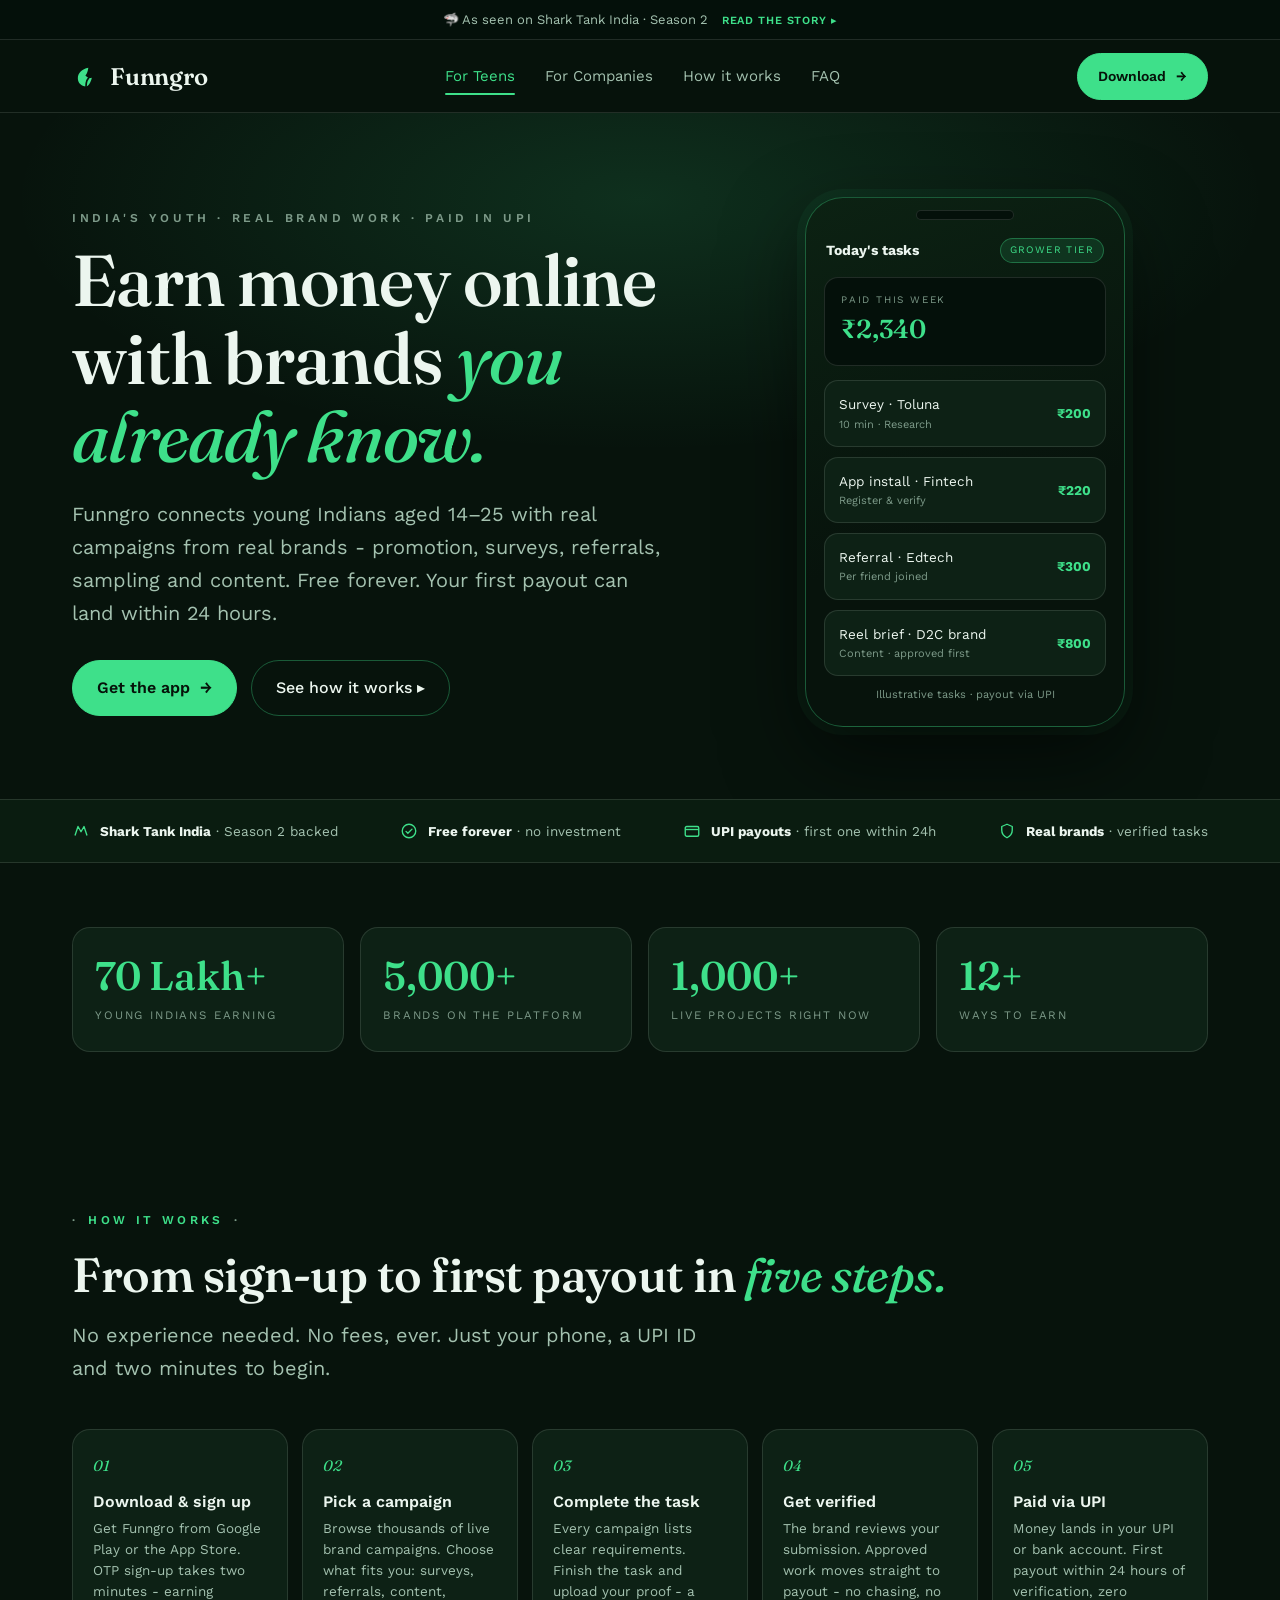
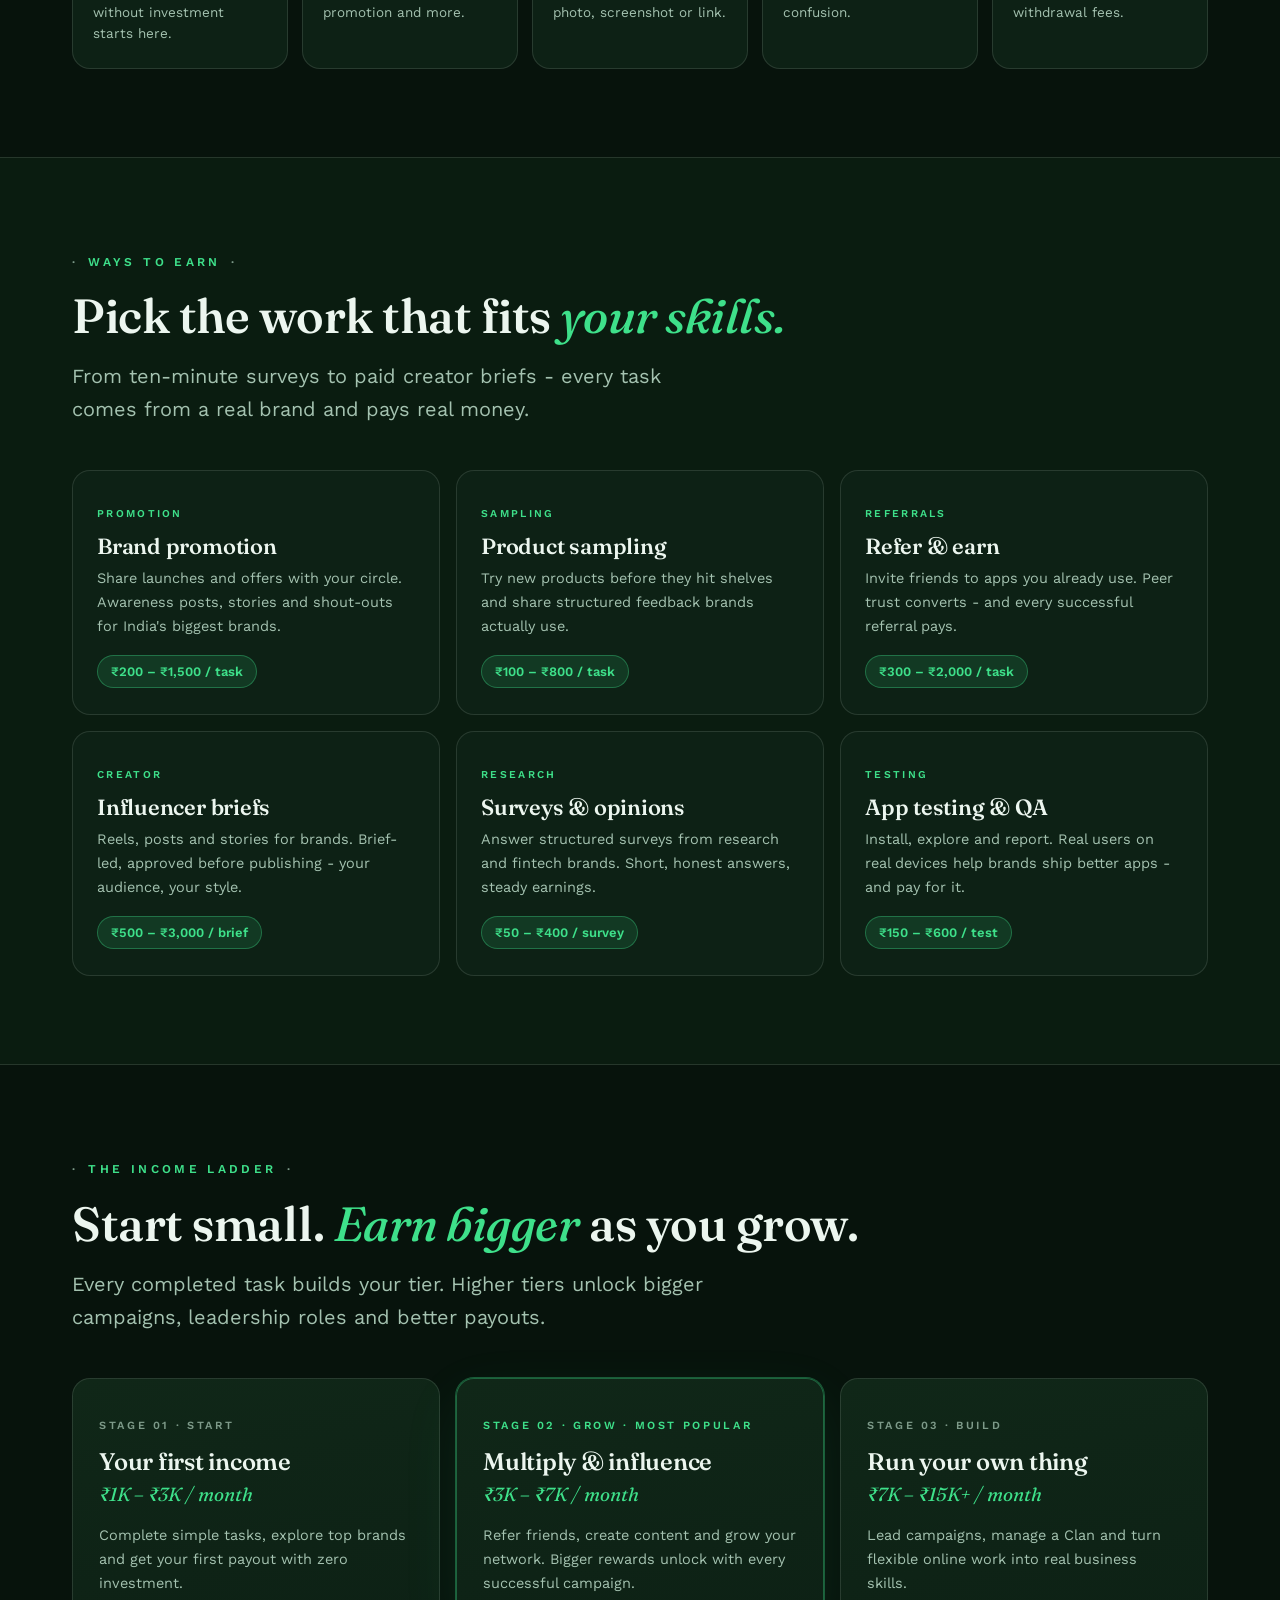
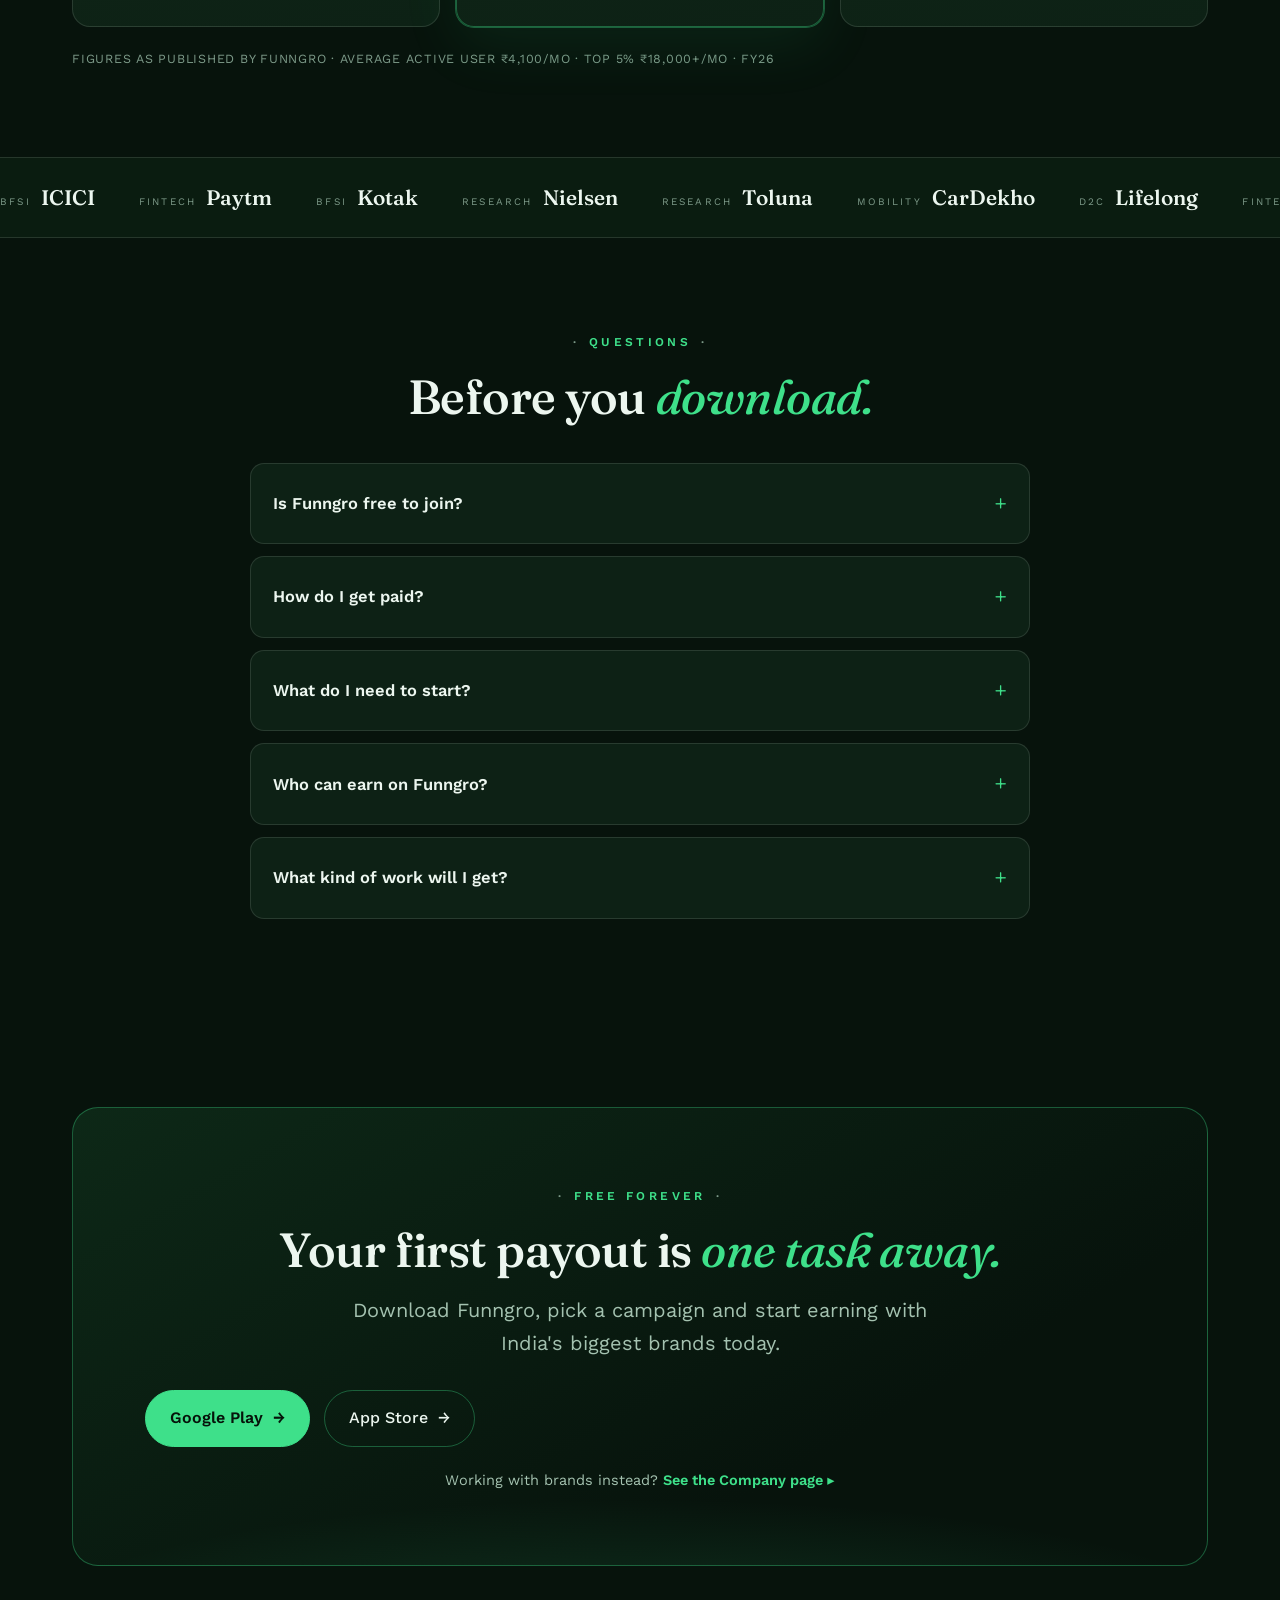
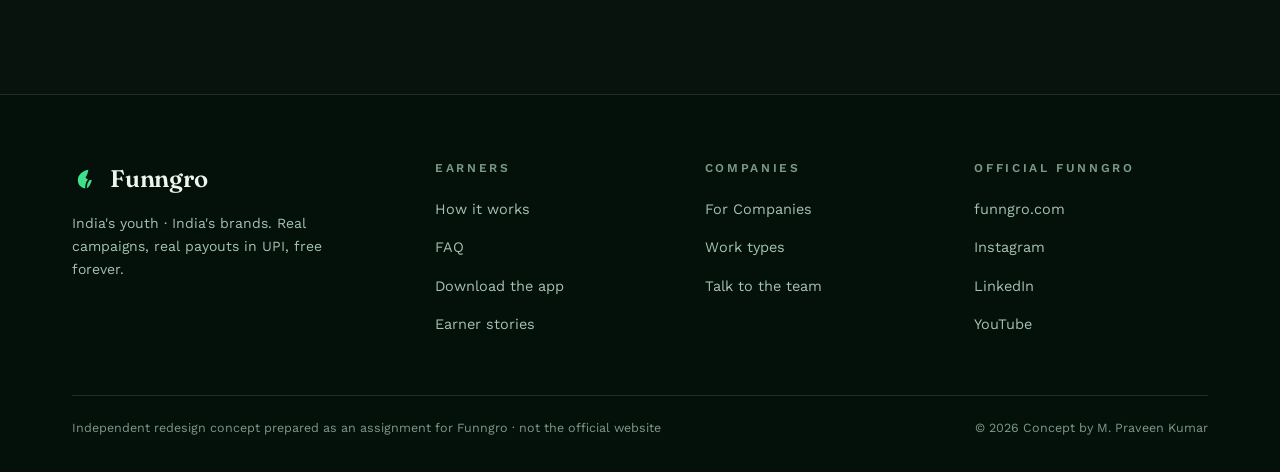
==== commit c6a4c121: "Replace em dashes with hyphens in copy" ====
--- a/index.html
+++ b/index.html
@@ -3,14 +3,14 @@
 <head>
   <meta charset="UTF-8" />
   <meta name="viewport" content="width=device-width, initial-scale=1.0" />
-  <title>Earn Money Online as a Teen in India | Funngro — Real Brand Work, UPI Payouts</title>
-  <meta name="description" content="Funngro lets young Indians aged 14–25 earn money online with real brand campaigns — promotion, surveys, referrals, content and more. Free to join, paid via UPI. As seen on Shark Tank India." />
-  <link rel="canonical" href="https://funngro-redesign.vercel.app/" />
+  <title>Earn Money Online as a Teen in India | Funngro - Real Brand Work, UPI Payouts</title>
+  <meta name="description" content="Funngro lets young Indians aged 14–25 earn money online with real brand campaigns - promotion, surveys, referrals, content and more. Free to join, paid via UPI. As seen on Shark Tank India." />
+  <link rel="canonical" href="https://funngro-redesign-five.vercel.app/" />
   <meta name="robots" content="index, follow" />
   <meta property="og:type" content="website" />
   <meta property="og:title" content="Earn Money Online as a Teen in India | Funngro" />
   <meta property="og:description" content="Real brand campaigns for young India. Free to join, paid via UPI. As seen on Shark Tank India." />
-  <meta property="og:url" content="https://funngro-redesign.vercel.app/" />
+  <meta property="og:url" content="https://funngro-redesign-five.vercel.app/" />
   <meta property="og:site_name" content="Funngro" />
   <meta name="twitter:card" content="summary_large_image" />
   <meta name="theme-color" content="#07130c" />
@@ -39,10 +39,10 @@
     "@context": "https://schema.org",
     "@type": "FAQPage",
     "mainEntity": [
-      {"@type": "Question", "name": "Is Funngro free to join?", "acceptedAnswer": {"@type": "Answer", "text": "Yes. Funngro is free forever — there is no registration fee, no deposit and no investment. You sign up with an OTP and start picking brand campaigns."}},
+      {"@type": "Question", "name": "Is Funngro free to join?", "acceptedAnswer": {"@type": "Answer", "text": "Yes. Funngro is free forever - there is no registration fee, no deposit and no investment. You sign up with an OTP and start picking brand campaigns."}},
       {"@type": "Question", "name": "How do I get paid on Funngro?", "acceptedAnswer": {"@type": "Answer", "text": "Earnings are paid straight to your UPI ID or bank account. Funngro states that a first payout typically arrives within 24 hours of your completed task being verified, with zero withdrawal fees."}},
       {"@type": "Question", "name": "What do I need to start earning?", "acceptedAnswer": {"@type": "Answer", "text": "A smartphone or laptop with internet, a UPI ID to receive payouts, and about two minutes to sign up. No prior experience is required."}},
-      {"@type": "Question", "name": "Who can earn on Funngro?", "acceptedAnswer": {"@type": "Answer", "text": "Funngro is built for young Indians aged 14–25 — students, creators and first-time earners who want flexible, remote brand work they can do from home."}},
+      {"@type": "Question", "name": "Who can earn on Funngro?", "acceptedAnswer": {"@type": "Answer", "text": "Funngro is built for young Indians aged 14–25 - students, creators and first-time earners who want flexible, remote brand work they can do from home."}},
       {"@type": "Question", "name": "What kind of work is available?", "acceptedAnswer": {"@type": "Answer", "text": "Brand promotion, product sampling, referral programs, influencer briefs, content creation, surveys, app testing and more across 12+ work categories from thousands of brands."}}
     ]
   }
@@ -82,7 +82,7 @@
         <div>
           <p class="eyebrow">India's youth · Real brand work · Paid in UPI</p>
           <h1 class="display">Earn money online with brands <span class="accent-i">you already know.</span></h1>
-          <p class="lede">Funngro connects young Indians aged 14–25 with real campaigns from real brands — promotion, surveys, referrals, sampling and content. Free forever. Your first payout can land within 24 hours.</p>
+          <p class="lede">Funngro connects young Indians aged 14–25 with real campaigns from real brands - promotion, surveys, referrals, sampling and content. Free forever. Your first payout can land within 24 hours.</p>
           <div class="cta-row">
             <a class="btn" href="https://play.google.com/store/apps/details?id=com.wishbanc.funngro" target="_blank" rel="noopener">Get the app <span class="arr">→</span></a>
             <a class="btn-ghost" href="#how">See how it works ▸</a>
@@ -129,10 +129,10 @@
         <h2 class="h2">From sign-up to first payout in <span class="accent-i">five steps.</span></h2>
         <p class="lede">No experience needed. No fees, ever. Just your phone, a UPI ID and two minutes to begin.</p>
         <div class="steps">
-          <div class="step reveal"><h3>Download &amp; sign up</h3><p>Get Funngro from Google Play or the App Store. OTP sign-up takes two minutes — earning without investment starts here.</p></div>
+          <div class="step reveal"><h3>Download &amp; sign up</h3><p>Get Funngro from Google Play or the App Store. OTP sign-up takes two minutes - earning without investment starts here.</p></div>
           <div class="step reveal"><h3>Pick a campaign</h3><p>Browse thousands of live brand campaigns. Choose what fits you: surveys, referrals, content, promotion and more.</p></div>
-          <div class="step reveal"><h3>Complete the task</h3><p>Every campaign lists clear requirements. Finish the task and upload your proof — a photo, screenshot or link.</p></div>
-          <div class="step reveal"><h3>Get verified</h3><p>The brand reviews your submission. Approved work moves straight to payout — no chasing, no confusion.</p></div>
+          <div class="step reveal"><h3>Complete the task</h3><p>Every campaign lists clear requirements. Finish the task and upload your proof - a photo, screenshot or link.</p></div>
+          <div class="step reveal"><h3>Get verified</h3><p>The brand reviews your submission. Approved work moves straight to payout - no chasing, no confusion.</p></div>
           <div class="step reveal"><h3>Paid via UPI</h3><p>Money lands in your UPI or bank account. First payout within 24 hours of verification, zero withdrawal fees.</p></div>
         </div>
       </div>
@@ -143,14 +143,14 @@
       <div class="wrap">
         <p class="kicker">Ways to earn</p>
         <h2 class="h2">Pick the work that fits <span class="accent-i">your skills.</span></h2>
-        <p class="lede">From ten-minute surveys to paid creator briefs — every task comes from a real brand and pays real money.</p>
+        <p class="lede">From ten-minute surveys to paid creator briefs - every task comes from a real brand and pays real money.</p>
         <div class="earn-grid">
           <div class="earn-card reveal"><span class="tag">Promotion</span><h3>Brand promotion</h3><p>Share launches and offers with your circle. Awareness posts, stories and shout-outs for India's biggest brands.</p><span class="range">₹200 – ₹1,500 / task</span></div>
           <div class="earn-card reveal"><span class="tag">Sampling</span><h3>Product sampling</h3><p>Try new products before they hit shelves and share structured feedback brands actually use.</p><span class="range">₹100 – ₹800 / task</span></div>
-          <div class="earn-card reveal"><span class="tag">Referrals</span><h3>Refer &amp; earn</h3><p>Invite friends to apps you already use. Peer trust converts — and every successful referral pays.</p><span class="range">₹300 – ₹2,000 / task</span></div>
-          <div class="earn-card reveal"><span class="tag">Creator</span><h3>Influencer briefs</h3><p>Reels, posts and stories for brands. Brief-led, approved before publishing — your audience, your style.</p><span class="range">₹500 – ₹3,000 / brief</span></div>
+          <div class="earn-card reveal"><span class="tag">Referrals</span><h3>Refer &amp; earn</h3><p>Invite friends to apps you already use. Peer trust converts - and every successful referral pays.</p><span class="range">₹300 – ₹2,000 / task</span></div>
+          <div class="earn-card reveal"><span class="tag">Creator</span><h3>Influencer briefs</h3><p>Reels, posts and stories for brands. Brief-led, approved before publishing - your audience, your style.</p><span class="range">₹500 – ₹3,000 / brief</span></div>
           <div class="earn-card reveal"><span class="tag">Research</span><h3>Surveys &amp; opinions</h3><p>Answer structured surveys from research and fintech brands. Short, honest answers, steady earnings.</p><span class="range">₹50 – ₹400 / survey</span></div>
-          <div class="earn-card reveal"><span class="tag">Testing</span><h3>App testing &amp; QA</h3><p>Install, explore and report. Real users on real devices help brands ship better apps — and pay for it.</p><span class="range">₹150 – ₹600 / test</span></div>
+          <div class="earn-card reveal"><span class="tag">Testing</span><h3>App testing &amp; QA</h3><p>Install, explore and report. Real users on real devices help brands ship better apps - and pay for it.</p><span class="range">₹150 – ₹600 / test</span></div>
         </div>
       </div>
     </section>
@@ -184,10 +184,10 @@
         <p class="kicker">Questions</p>
         <h2 class="h2">Before you <span class="accent-i">download.</span></h2>
         <div class="faq" style="text-align:left">
-          <details class="reveal"><summary>Is Funngro free to join?</summary><p>Yes — free forever. There is no registration fee, no deposit and no investment. You sign up with an OTP and start picking brand campaigns.</p></details>
+          <details class="reveal"><summary>Is Funngro free to join?</summary><p>Yes - free forever. There is no registration fee, no deposit and no investment. You sign up with an OTP and start picking brand campaigns.</p></details>
           <details class="reveal"><summary>How do I get paid?</summary><p>Earnings go straight to your UPI ID or bank account. Funngro states a first payout typically arrives within 24 hours of your task being verified, with zero withdrawal fees.</p></details>
           <details class="reveal"><summary>What do I need to start?</summary><p>A smartphone or laptop with internet, a UPI ID, and two minutes to sign up. No experience or resume required.</p></details>
-          <details class="reveal"><summary>Who can earn on Funngro?</summary><p>The platform is built for young Indians aged 14–25 — students, creators and first-time earners who want flexible remote work from home.</p></details>
+          <details class="reveal"><summary>Who can earn on Funngro?</summary><p>The platform is built for young Indians aged 14–25 - students, creators and first-time earners who want flexible remote work from home.</p></details>
           <details class="reveal"><summary>What kind of work will I get?</summary><p>Brand promotion, product sampling, referrals, influencer briefs, content creation, surveys, app testing and more, across 12+ categories from thousands of brands.</p></details>
         </div>
       </div>
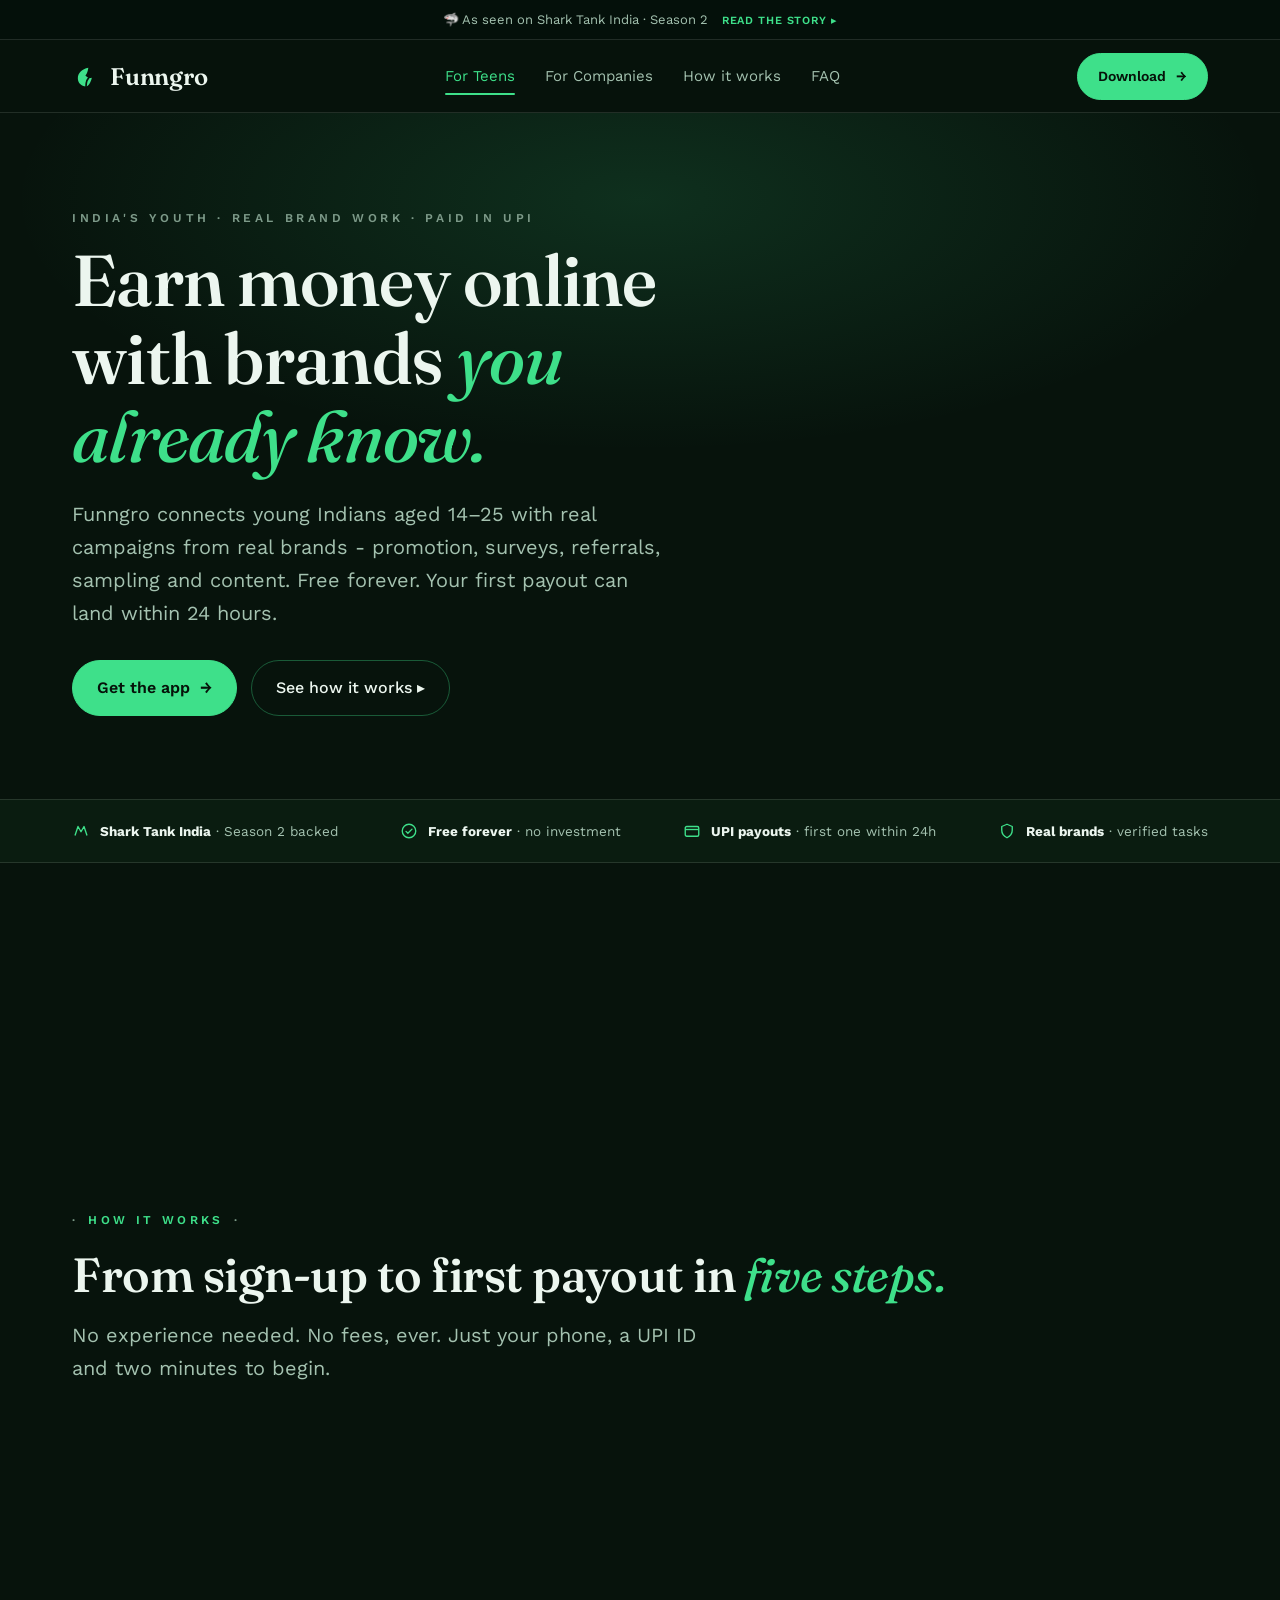
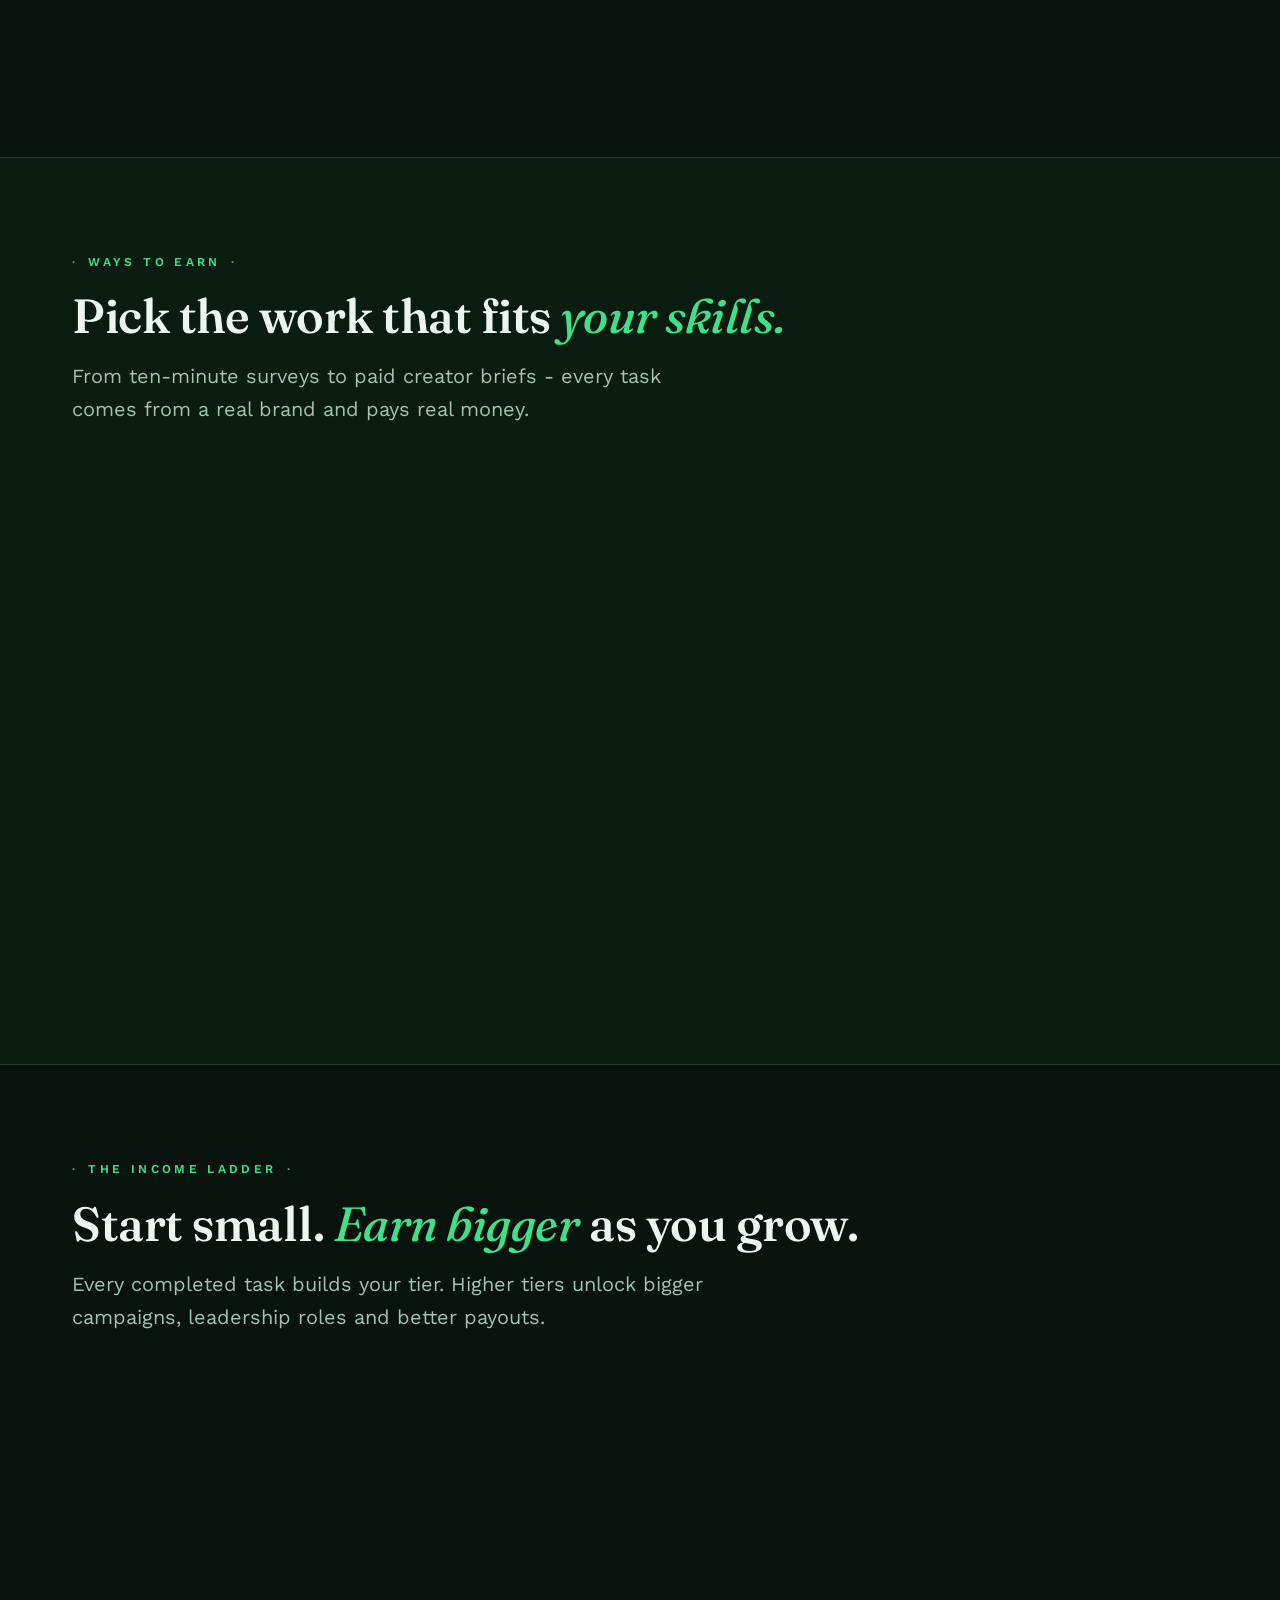
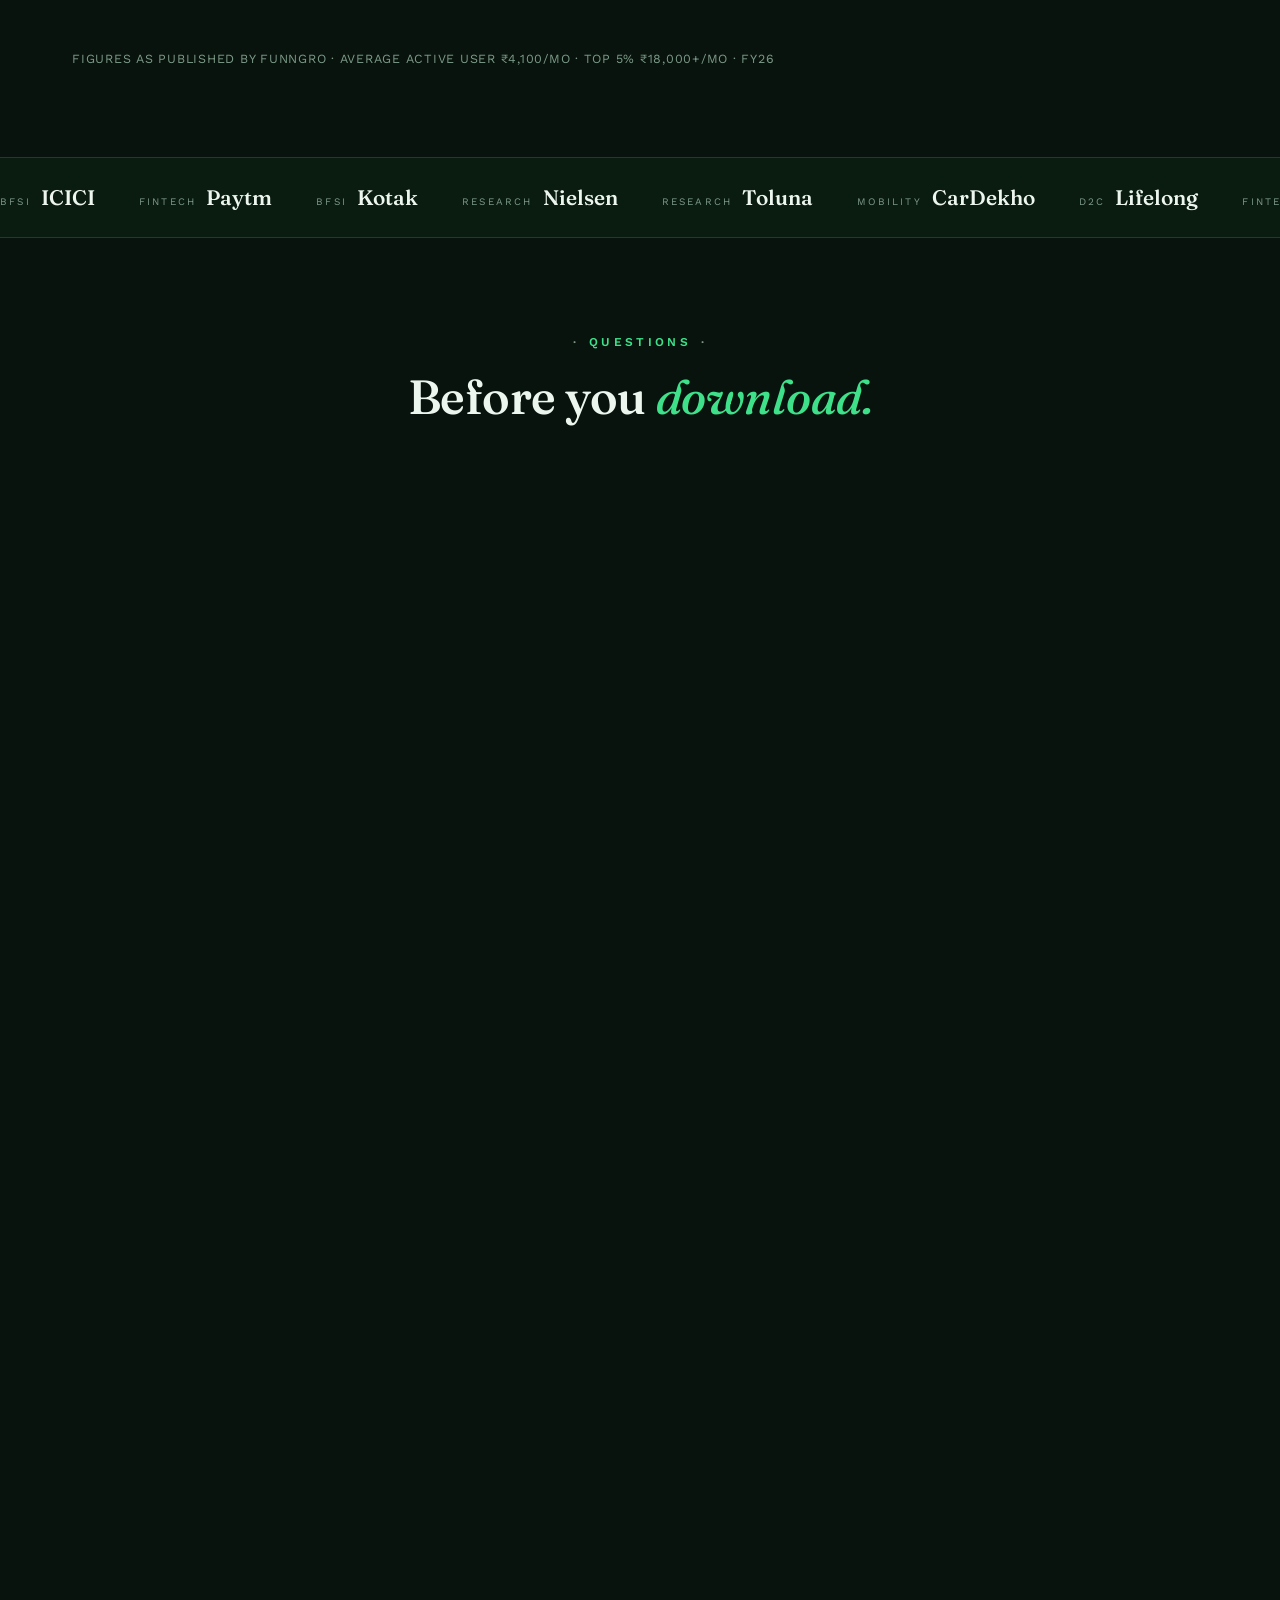
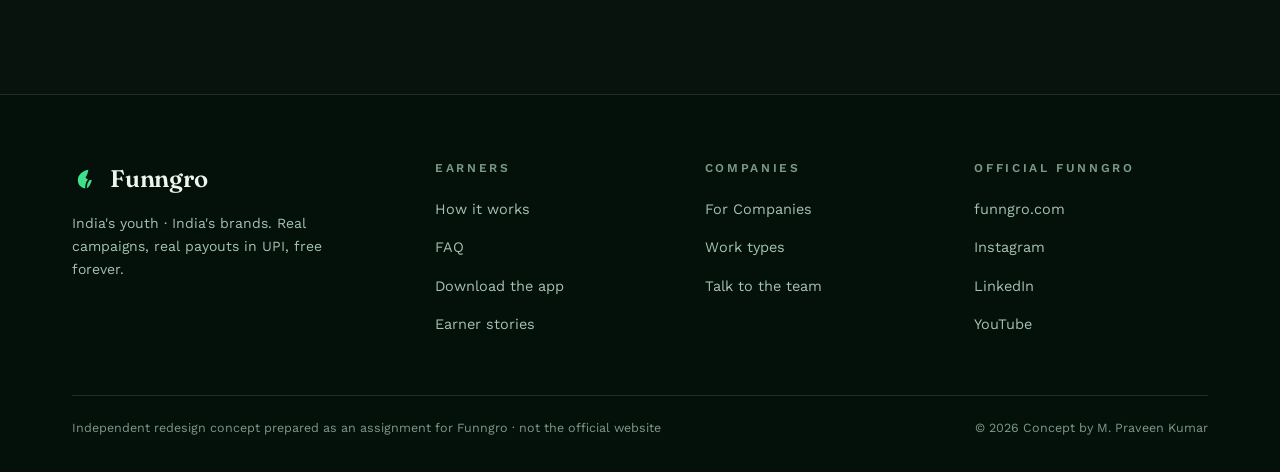
==== commit 452310c4: "Fix anchor scroll offset under sticky header; gate reveal animation on JS" ====
--- a/index.html
+++ b/index.html
@@ -1,5 +1,6 @@
 <!DOCTYPE html>
-<html lang="en-IN">
+<html lang="en-IN" class="">
+<script>document.documentElement.className="js"</script>
 <head>
   <meta charset="UTF-8" />
   <meta name="viewport" content="width=device-width, initial-scale=1.0" />
--- a/assets/styles.css
+++ b/assets/styles.css
@@ -314,6 +314,7 @@
 @media (max-width:520px){.foot-grid{grid-template-columns:1fr}}
 
 /* reveal animation */
-.reveal{opacity:0;transform:translateY(22px);transition:opacity .6s ease,transform .6s ease}
+html.js .reveal{opacity:0;transform:translateY(22px);transition:opacity .6s ease,transform .6s ease}
 .reveal.in{opacity:1;transform:none}
-@media (prefers-reduced-motion:reduce){.reveal{opacity:1;transform:none;transition:none}}
+@media (prefers-reduced-motion:reduce){html.js .reveal{opacity:1;transform:none;transition:none}}
+section[id]{scroll-margin-top:88px}
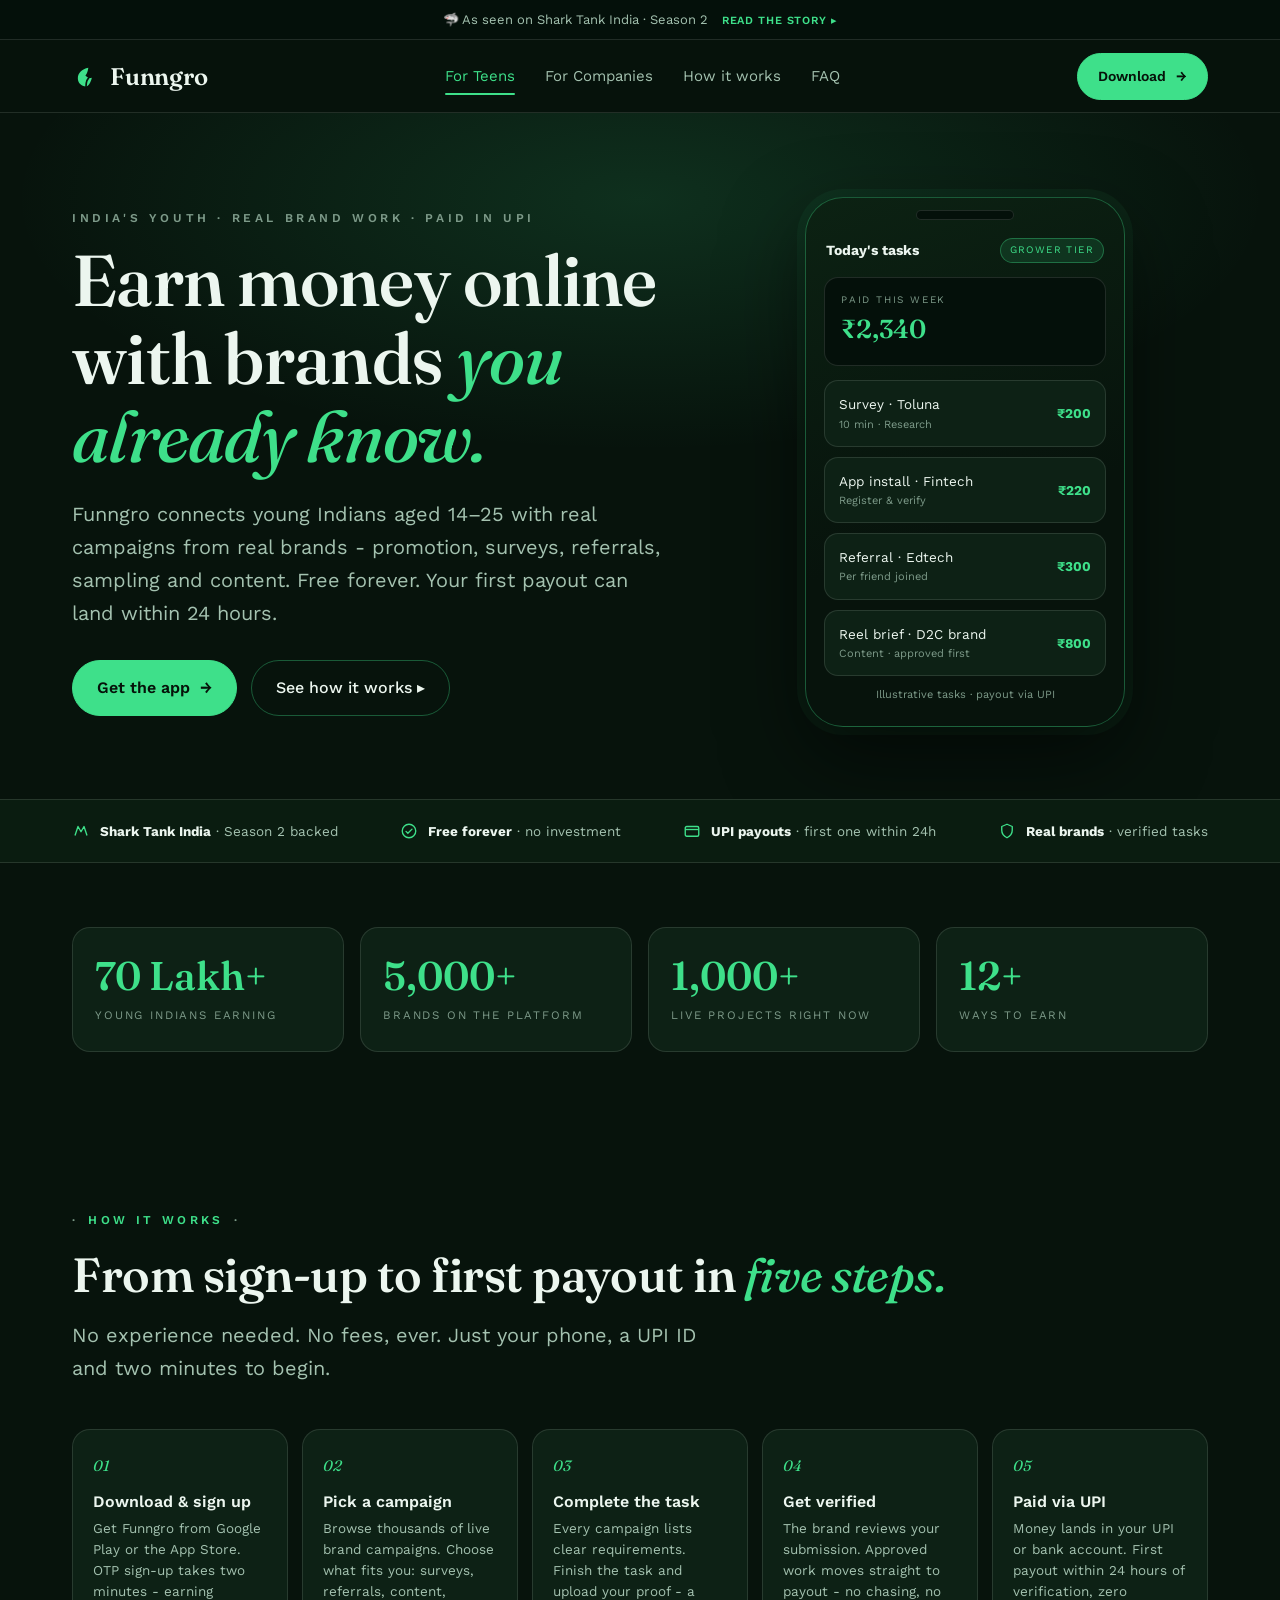
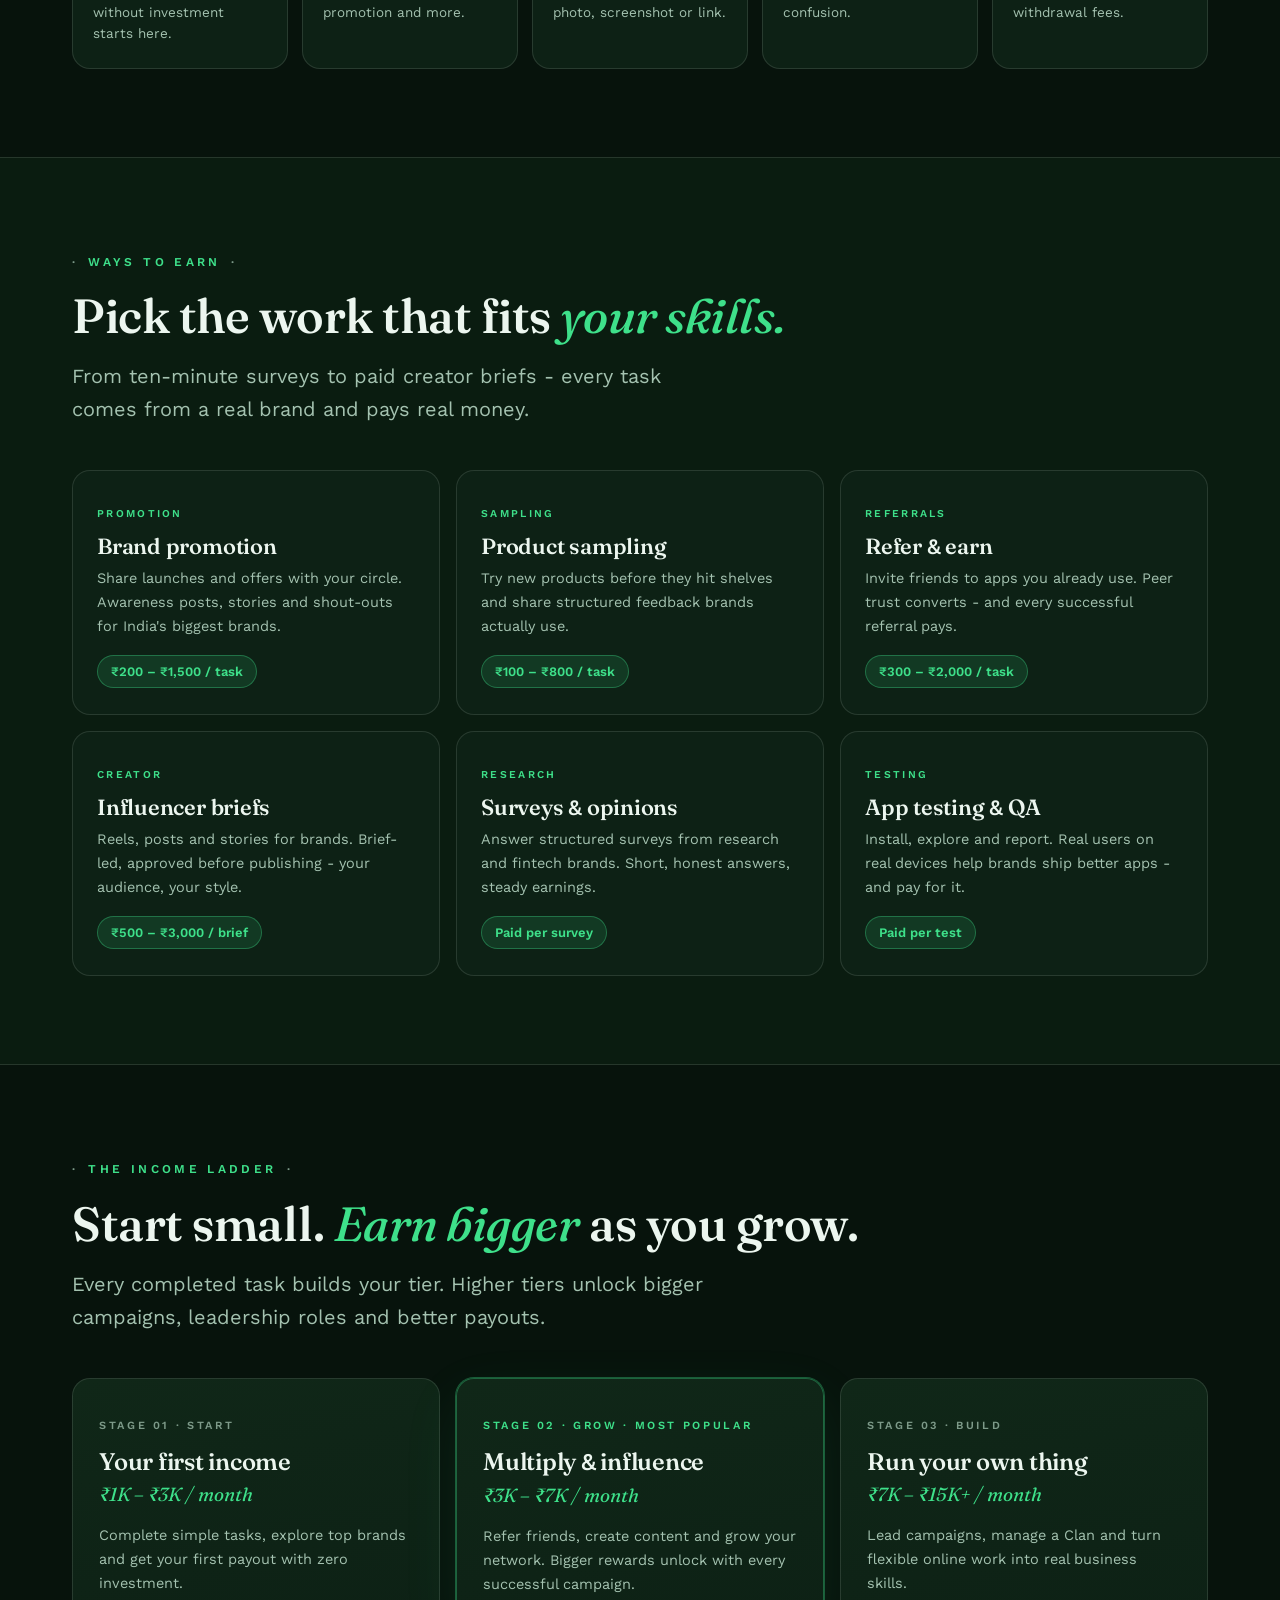
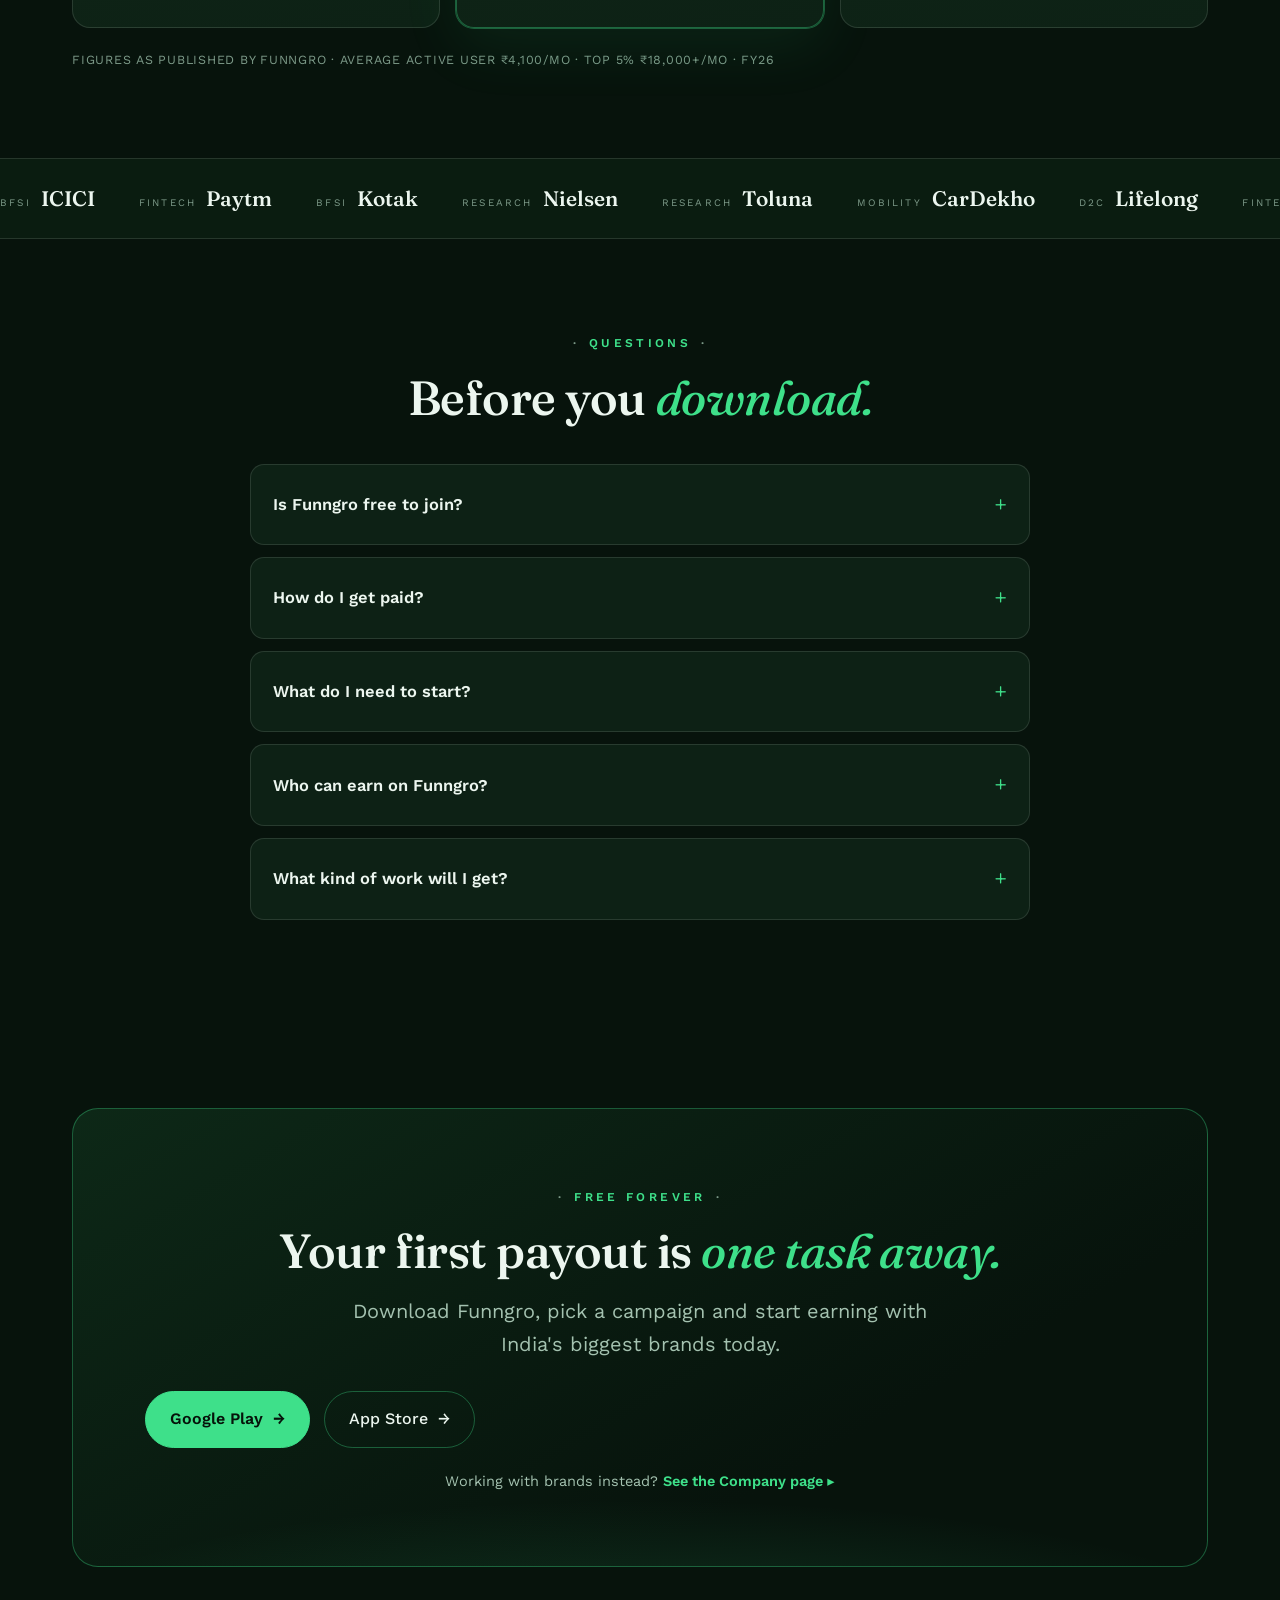
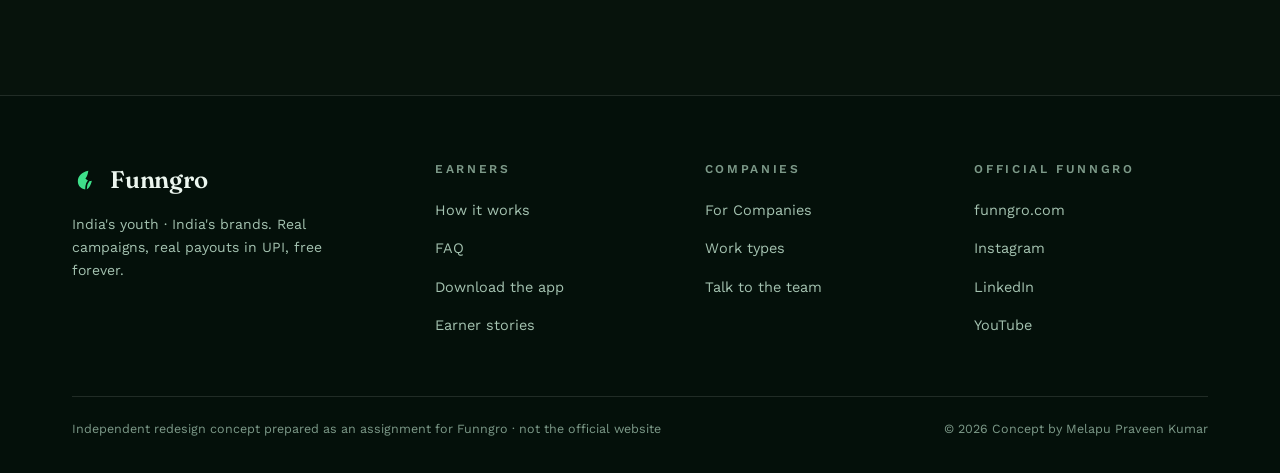
==== commit c3561820: "Fix ampersand rendering in serif headings, remove two unverified payout ranges, formal author name" ====
--- a/index.html
+++ b/index.html
@@ -148,10 +148,10 @@
         <div class="earn-grid">
           <div class="earn-card reveal"><span class="tag">Promotion</span><h3>Brand promotion</h3><p>Share launches and offers with your circle. Awareness posts, stories and shout-outs for India's biggest brands.</p><span class="range">₹200 – ₹1,500 / task</span></div>
           <div class="earn-card reveal"><span class="tag">Sampling</span><h3>Product sampling</h3><p>Try new products before they hit shelves and share structured feedback brands actually use.</p><span class="range">₹100 – ₹800 / task</span></div>
-          <div class="earn-card reveal"><span class="tag">Referrals</span><h3>Refer &amp; earn</h3><p>Invite friends to apps you already use. Peer trust converts - and every successful referral pays.</p><span class="range">₹300 – ₹2,000 / task</span></div>
+          <div class="earn-card reveal"><span class="tag">Referrals</span><h3>Refer <span class="amp">&amp;</span> earn</h3><p>Invite friends to apps you already use. Peer trust converts - and every successful referral pays.</p><span class="range">₹300 – ₹2,000 / task</span></div>
           <div class="earn-card reveal"><span class="tag">Creator</span><h3>Influencer briefs</h3><p>Reels, posts and stories for brands. Brief-led, approved before publishing - your audience, your style.</p><span class="range">₹500 – ₹3,000 / brief</span></div>
-          <div class="earn-card reveal"><span class="tag">Research</span><h3>Surveys &amp; opinions</h3><p>Answer structured surveys from research and fintech brands. Short, honest answers, steady earnings.</p><span class="range">₹50 – ₹400 / survey</span></div>
-          <div class="earn-card reveal"><span class="tag">Testing</span><h3>App testing &amp; QA</h3><p>Install, explore and report. Real users on real devices help brands ship better apps - and pay for it.</p><span class="range">₹150 – ₹600 / test</span></div>
+          <div class="earn-card reveal"><span class="tag">Research</span><h3>Surveys <span class="amp">&amp;</span> opinions</h3><p>Answer structured surveys from research and fintech brands. Short, honest answers, steady earnings.</p><span class="range">Paid per survey</span></div>
+          <div class="earn-card reveal"><span class="tag">Testing</span><h3>App testing <span class="amp">&amp;</span> QA</h3><p>Install, explore and report. Real users on real devices help brands ship better apps - and pay for it.</p><span class="range">Paid per test</span></div>
         </div>
       </div>
     </section>
@@ -164,7 +164,7 @@
         <p class="lede">Every completed task builds your tier. Higher tiers unlock bigger campaigns, leadership roles and better payouts.</p>
         <div class="ladder">
           <div class="rung reveal"><span class="stage">Stage 01 · Start</span><h3>Your first income</h3><span class="pay">₹1K – ₹3K / month</span><p>Complete simple tasks, explore top brands and get your first payout with zero investment.</p></div>
-          <div class="rung hot reveal"><span class="stage">Stage 02 · Grow · Most popular</span><h3>Multiply &amp; influence</h3><span class="pay">₹3K – ₹7K / month</span><p>Refer friends, create content and grow your network. Bigger rewards unlock with every successful campaign.</p></div>
+          <div class="rung hot reveal"><span class="stage">Stage 02 · Grow · Most popular</span><h3>Multiply <span class="amp">&amp;</span> influence</h3><span class="pay">₹3K – ₹7K / month</span><p>Refer friends, create content and grow your network. Bigger rewards unlock with every successful campaign.</p></div>
           <div class="rung reveal"><span class="stage">Stage 03 · Build</span><h3>Run your own thing</h3><span class="pay">₹7K – ₹15K+ / month</span><p>Lead campaigns, manage a Clan and turn flexible online work into real business skills.</p></div>
         </div>
         <p class="ladder-note">Figures as published by Funngro · average active user ₹4,100/mo · top 5% ₹18,000+/mo · FY26</p>
@@ -250,7 +250,7 @@
       </div>
       <div class="foot-bottom">
         <span>Independent redesign concept prepared as an assignment for Funngro · not the official website</span>
-        <span>© <span data-year>2026</span> Concept by M. Praveen Kumar</span>
+        <span>© <span data-year>2026</span> Concept by Melapu Praveen Kumar</span>
       </div>
     </div>
   </footer>
--- a/assets/styles.css
+++ b/assets/styles.css
@@ -42,6 +42,7 @@
 }
 .kicker::before,.kicker::after{content:"·";color:var(--faint)}
 h1,h2,h3{font-family:var(--serif);font-weight:560;line-height:1.08;letter-spacing:-.01em}
+.amp{font-family:var(--sans);font-style:normal}
 .display{font-size:clamp(40px,6.2vw,72px)}
 .h2{font-size:clamp(30px,4.4vw,48px);margin-bottom:18px}
 .accent-i{font-style:italic;color:var(--accent);font-weight:480}
@@ -314,7 +315,7 @@
 @media (max-width:520px){.foot-grid{grid-template-columns:1fr}}
 
 /* reveal animation */
-html.js .reveal{opacity:0;transform:translateY(22px);transition:opacity .6s ease,transform .6s ease}
+html.js .reveal{opacity:1;transform:none}
 .reveal.in{opacity:1;transform:none}
-@media (prefers-reduced-motion:reduce){html.js .reveal{opacity:1;transform:none;transition:none}}
+@media (prefers-reduced-motion:reduce){html.js .reveal{opacity:1;transform:none}}
 section[id]{scroll-margin-top:88px}
